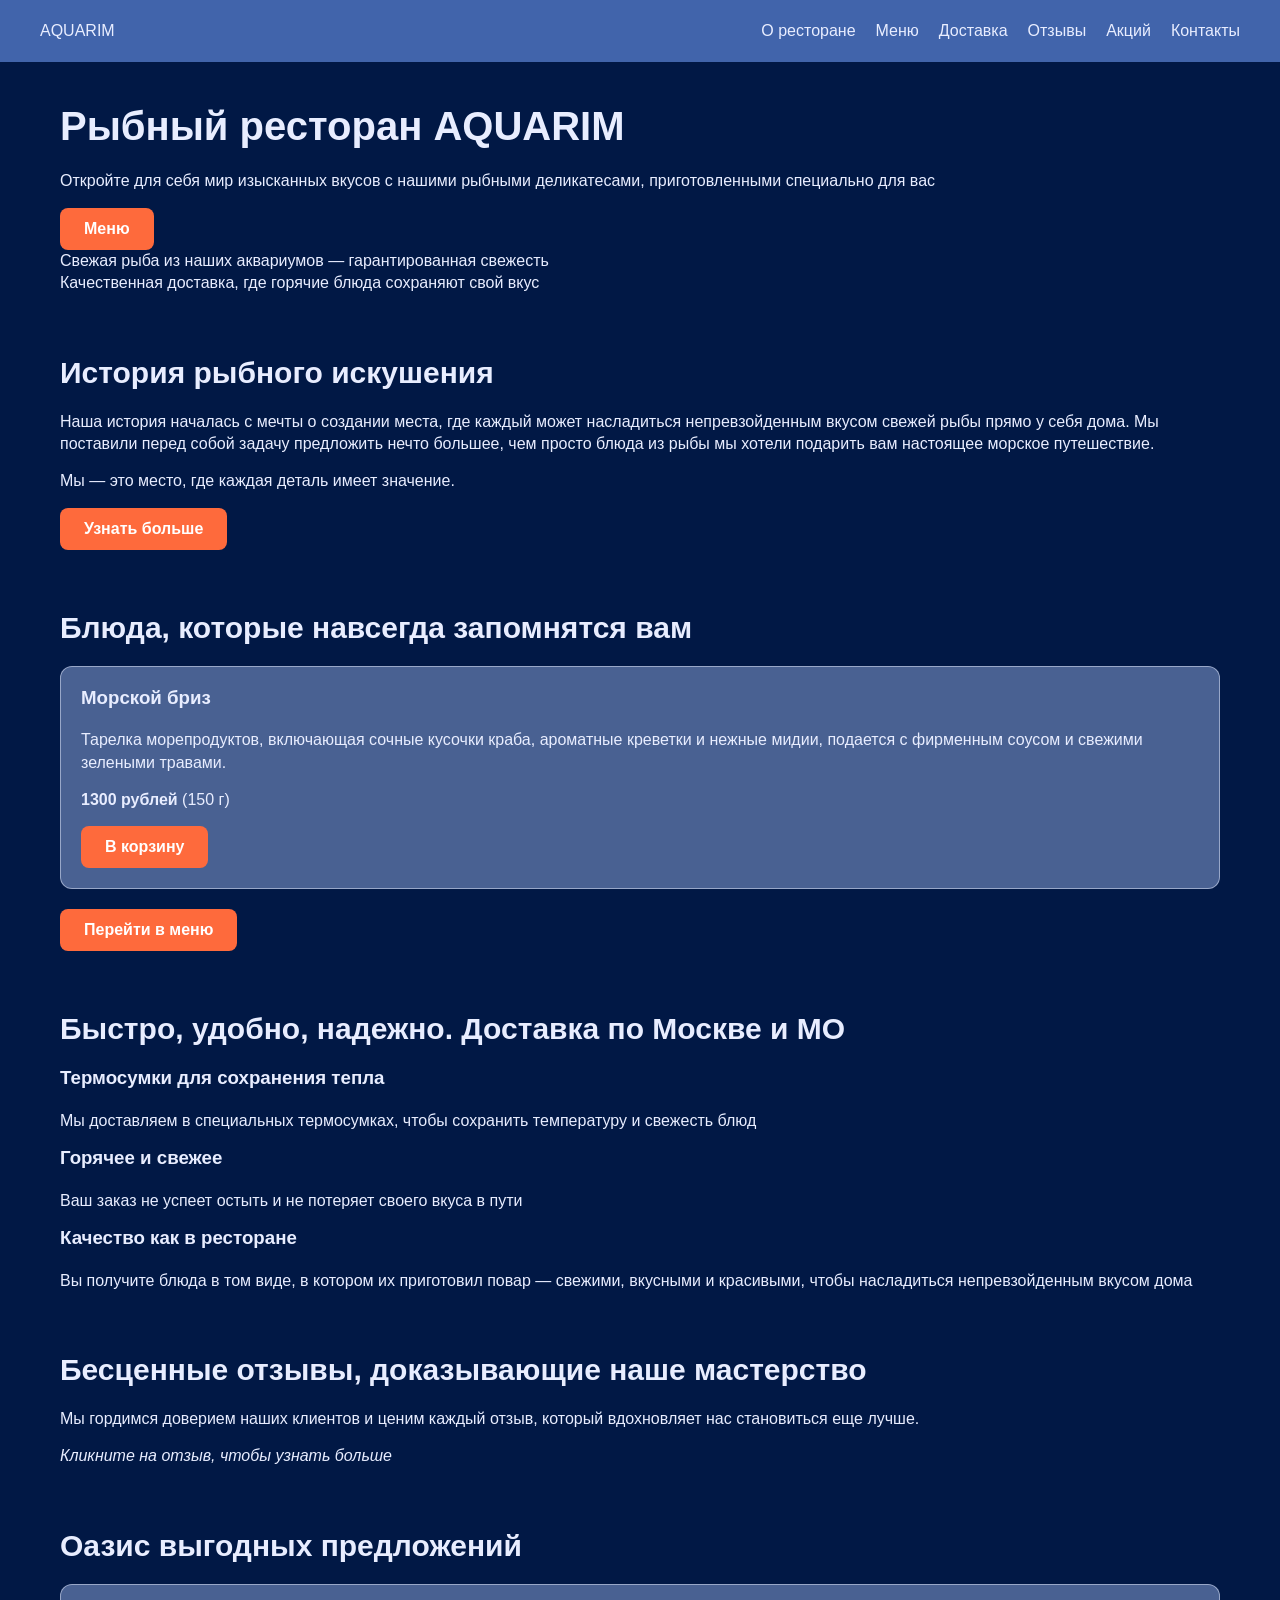
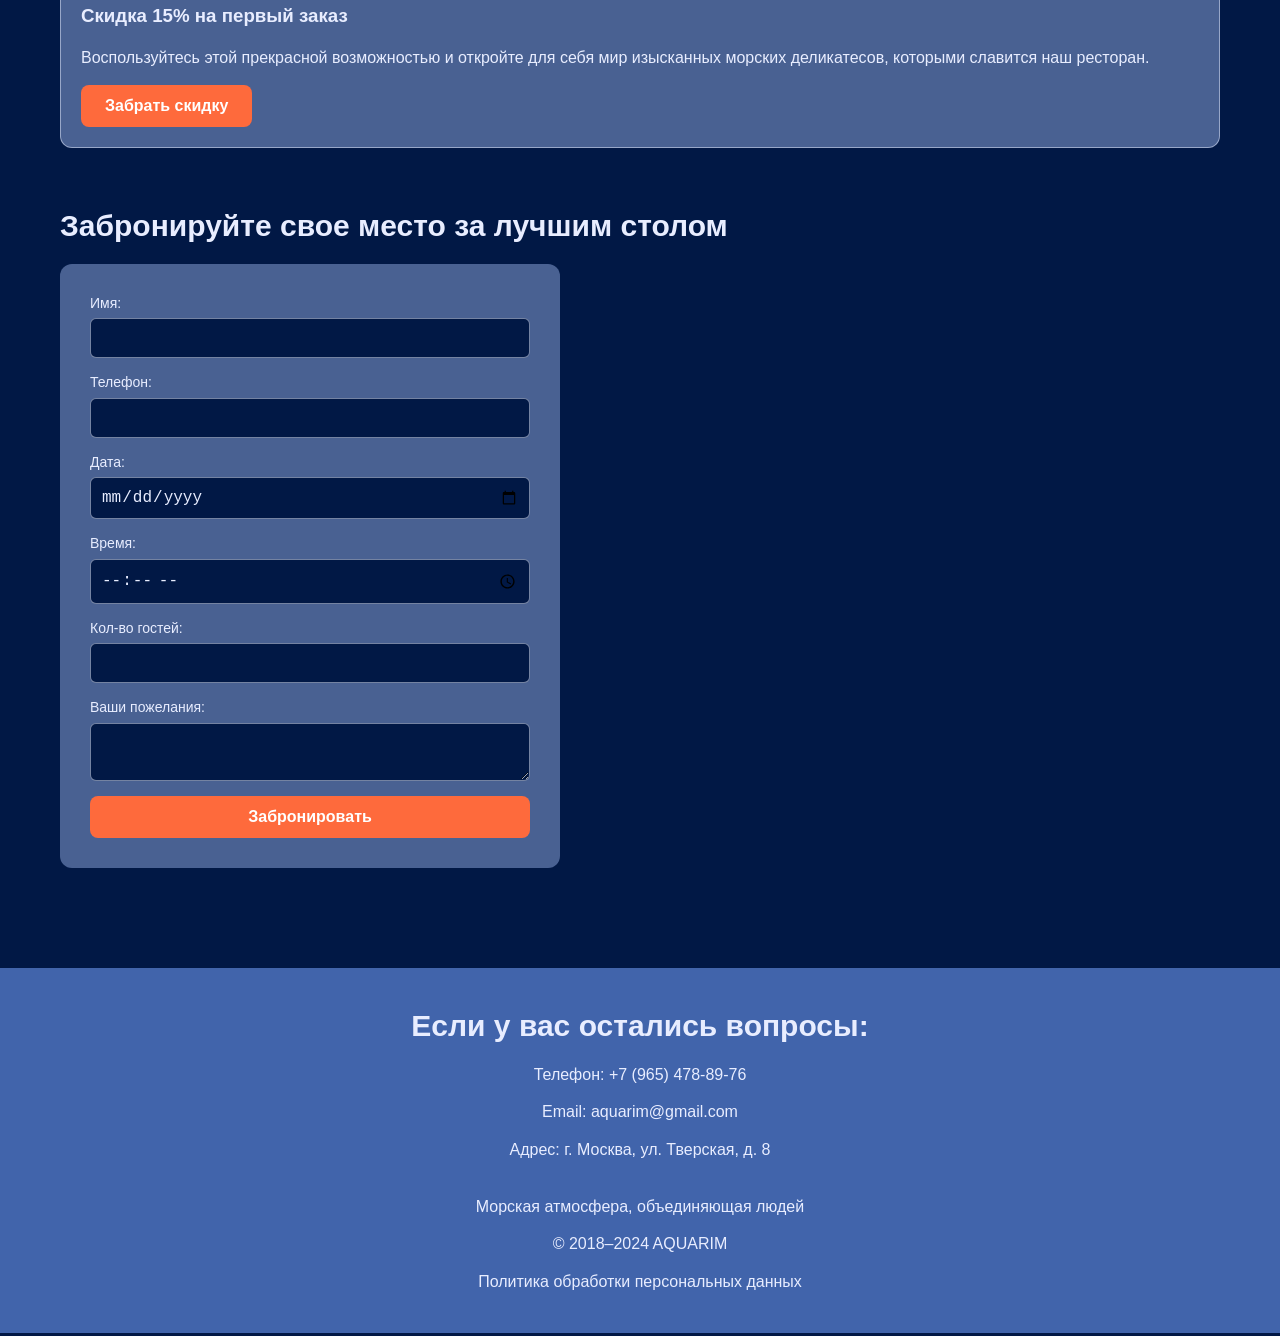
==== lab1/index.html @ 2ef13b21 "lab2" ====
<!DOCTYPE html>
<html lang="ru">
<head>
    <meta charset="UTF-8">
    <meta name="viewport" content="width=device-width, initial-scale=1.0">
    <title>AQUARIM — Рыбный ресторан</title>
    <!-- Подключение вашего файла стилей -->
    <link rel="stylesheet" href="css/style.css">
</head>
<body>

    <!-- Шапка сайта (Header) -->
    <header>
        <div class="logo">
            <a href="index.html">AQUARIM</a>
        </div>
        <nav>
            <ul>
                <li><a href="#about">О ресторане</a></li>
                <li><a href="#menu">Меню</a></li>
                <li><a href="#delivery">Доставка</a></li>
                <li><a href="#reviews">Отзывы</a></li>
                <li><a href="#promotions">Акций</a></li>
                <li><a href="#contacts">Контакты</a></li>
            </ul>
        </nav>
    </header>

    <!-- Основное содержимое (Main) -->
    <main>
        
        <!-- Главный экран / Секция приветствия -->
        <section id="hero">
            <h1>Рыбный ресторан AQUARIM</h1>
            <p>Откройте для себя мир изысканных вкусов с нашими рыбными деликатесами, приготовленными специально для вас</p>
            <button type="button">Меню</button>
            
            <!-- Преимущества в шапке -->
            <ul>
                <li>Свежая рыба из наших аквариумов — гарантированная свежесть</li>
                <li>Качественная доставка, где горячие блюда сохраняют свой вкус</li>
            </ul>
        </section>

        <!-- История рыбного искушения -->
        <section id="about">
            <h2>История рыбного искушения</h2>
            <p>Наша история началась с мечты о создании места, где каждый может насладиться непревзойденным вкусом свежей рыбы прямо у себя дома. Мы поставили перед собой задачу предложить нечто большее, чем просто блюда из рыбы мы хотели подарить вам настоящее морское путешествие.</p>
            <p>Мы — это место, где каждая деталь имеет значение.</p>
            <button type="button">Узнать больше</button>
        </section>

        <!-- Меню (Блюда, которые навсегда запомнятся вам) -->
        <section id="menu">
            <h2>Блюда, которые навсегда запомнятся вам</h2>
            <article>
                <h3>Морской бриз</h3>
                <p>Тарелка морепродуктов, включающая сочные кусочки краба, ароматные креветки и нежные мидии, подается с фирменным соусом и свежими зелеными травами.</p>
                <p><strong>1300 рублей</strong> (150 г)</p>
                <button type="button">В корзину</button>
            </article>
            <button type="button">Перейти в меню</button>
        </section>

        <!-- Доставка -->
        <section id="delivery">
            <h2>Быстро, удобно, надежно. Доставка по Москве и МО</h2>
            <ol>
                <li>
                    <h3>Термосумки для сохранения тепла</h3>
                    <p>Мы доставляем в специальных термосумках, чтобы сохранить температуру и свежесть блюд</p>
                </li>
                <li>
                    <h3>Горячее и свежее</h3>
                    <p>Ваш заказ не успеет остыть и не потеряет своего вкуса в пути</p>
                </li>
                <li>
                    <h3>Качество как в ресторане</h3>
                    <p>Вы получите блюда в том виде, в котором их приготовил повар — свежими, вкусными и красивыми, чтобы насладиться непревзойденным вкусом дома</p>
                </li>
            </ol>
        </section>

        <!-- Отзывы -->
        <section id="reviews">
            <h2>Бесценные отзывы, доказывающие наше мастерство</h2>
            <p>Мы гордимся доверием наших клиентов и ценим каждый отзыв, который вдохновляет нас становиться еще лучше.</p>
            <p><em>Кликните на отзыв, чтобы узнать больше</em></p>
        </section>

        <!-- Акции / Скидки -->
        <section id="promotions">
            <h2>Оазис выгодных предложений</h2>
            <article>
                <h3>Скидка 15% на первый заказ</h3>
                <p>Воспользуйтесь этой прекрасной возможностью и откройте для себя мир изысканных морских деликатесов, которыми славится наш ресторан.</p>
                <button type="button">Забрать скидку</button>
            </article>
        </section>

        <!-- Бронирование столика -->
        <section id="booking">
            <h2>Забронируйте свое место за лучшим столом</h2>
            <form action="#" method="POST">
                <label>Имя: <input type="text" name="name" required></label>
                <label>Телефон: <input type="tel" name="phone" required></label>
                <label>Дата: <input type="date" name="date"></label>
                <label>Время: <input type="time" name="time"></label>
                <label>Кол-во гостей: <input type="number" name="guests" min="1"></label>
                <label>Ваши пожелания: <textarea name="wishes"></textarea></label>
                <button type="submit">Забронировать</button>
            </form>
        </section>

    </main>

    <!-- Подвал сайта (Footer) -->
    <footer id="contacts">
        <div>
            <h2>Если у вас остались вопросы:</h2>
            <p>Телефон: <a href="tel:+79654788976">+7 (965) 478-89-76</a></p>
            <p>Email: <a href="mailto:aquarim@gmail.com">aquarim@gmail.com</a></p>
            <p>Адрес: г. Москва, ул. Тверская, д. 8</p>
        </div>
        <div>
            <p>Морская атмосфера, объединяющая людей</p>
            <p>&copy; 2018–2024 AQUARIM</p>
            <a href="#">Политика обработки персональных данных</a>
        </div>
    </footer>

</body>
</html>
---- lab1/css/style.css ----
:root {
  font-size: 62.5%;
  --bg-dark: #011845;
  --bg-blue: #4164AB;
  --text-color: #E8EDFF;
  --accent-color: #FE6A3C;
  --light-blue: #496192;
  --white-50: rgba(232, 237, 255, 0.50);
}

*,
*::before,
*::after {
  box-sizing: border-box;
  margin: 0;
  padding: 0;
}

body {
  font-family: "Open Sans", sans-serif, Arial;
  font-size: 1.6rem;
  line-height: 1.4;
  background-color: var(--bg-dark);
  color: var(--text-color);
}

ul, ol {
  list-style: none;
}

a {
  color: var(--text-color);
  text-decoration: none;
}

a:hover {
  color: var(--accent-color);
}

button, 
input[type="submit"] {
  font-family: inherit;
  cursor: pointer;
  border: none;
  border-radius: 8px;
  background-color: var(--accent-color);
  color: #fff;
  padding: 1.2rem 2.4rem;
  font-size: 1.6rem;
  font-weight: 600;
  transition: opacity 0.2s ease;
}

button:hover {
  opacity: 0.9;
}

header {
  display: flex;
  justify-content: space-between;
  align-items: center;
  padding: 2rem 4rem;
  background-color: var(--bg-blue);
}

header nav ul {
  display: flex;
  gap: 2rem;
}

main {
  padding: 4rem 2rem;
  max-width: 1200px;
  margin: 0 auto;
}

section {
  margin-bottom: 6rem;
}

h1, h2, h3 {
  font-weight: 600;
  line-height: 1.2;
  margin-bottom: 2rem;
}

h1 {
  font-size: 4rem;
}

h2 {
  font-size: 3rem;
}

p {
  margin-bottom: 1.5rem;
}

article {
  background-color: var(--light-blue);
  border: 1px solid var(--white-50);
  border-radius: 12px;
  padding: 2rem;
  margin-bottom: 2rem;
}

form {
  display: flex;
  flex-direction: column;
  gap: 1.5rem;
  max-width: 500px;
  background-color: var(--light-blue);
  padding: 3rem;
  border-radius: 12px;
}

form label {
  display: flex;
  flex-direction: column;
  gap: 0.5rem;
  font-size: 1.4rem;
}

form input, 
form textarea {
  padding: 1rem;
  border-radius: 6px;
  border: 1px solid var(--white-50);
  background-color: var(--bg-dark);
  color: var(--text-color);
  font-size: 1.6rem;
}

footer {
  background-color: var(--bg-blue);
  padding: 4rem 2rem;
  text-align: center;
  display: flex;
  flex-direction: column;
  gap: 2rem;
}
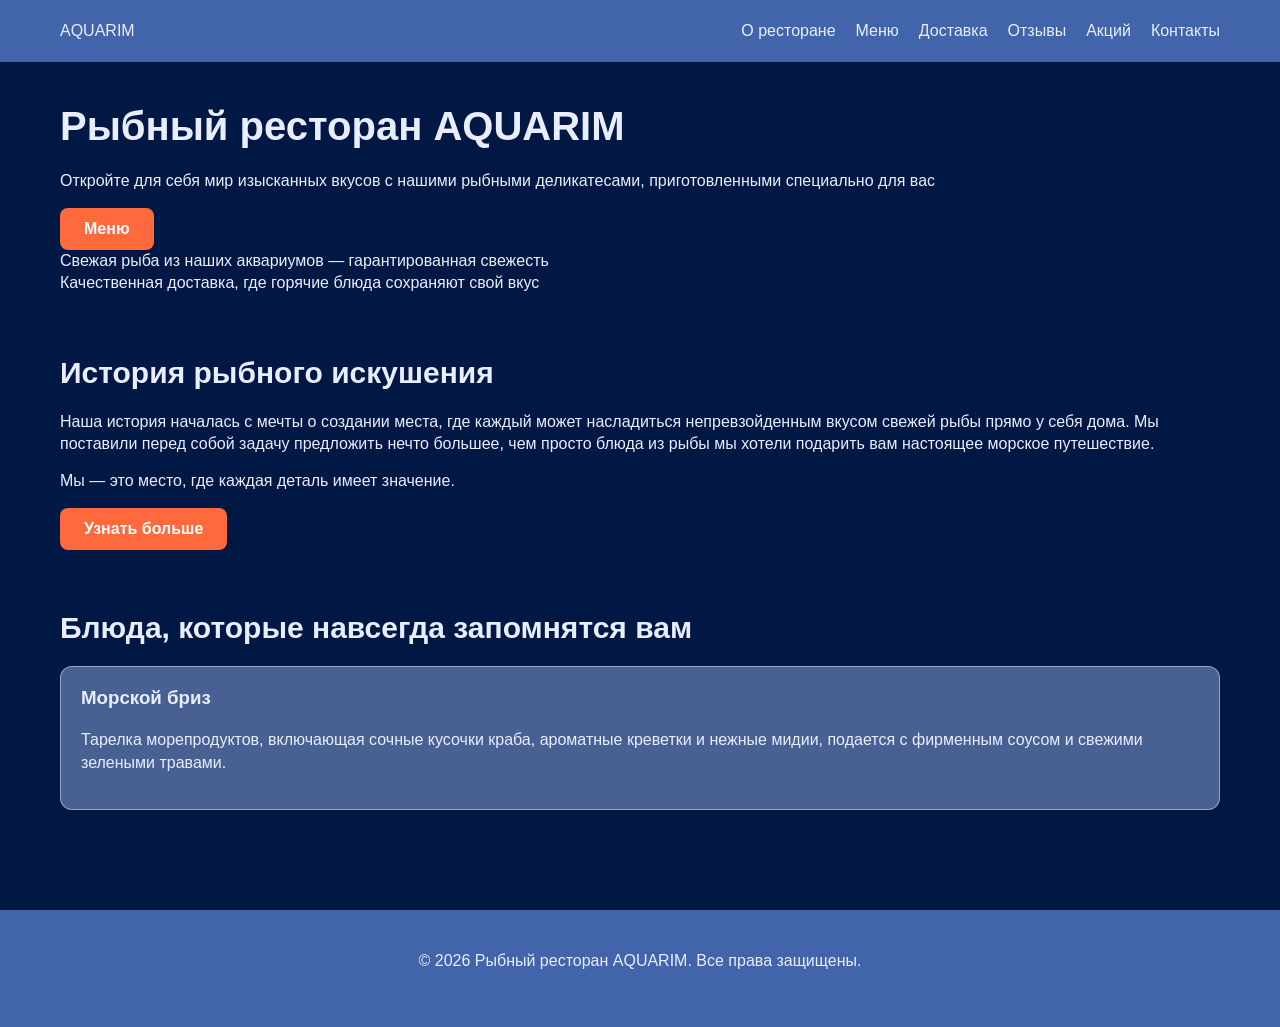
==== commit 9ed6a085: "lab3" ====
--- a/lab1/index.html
+++ b/lab1/index.html
@@ -3,131 +3,63 @@
 <head>
     <meta charset="UTF-8">
     <meta name="viewport" content="width=device-width, initial-scale=1.0">
-    <title>AQUARIM — Рыбный ресторан</title>
-    <!-- Подключение вашего файла стилей -->
+    <title>Рыбный ресторан AQUARIM</title>
     <link rel="stylesheet" href="css/style.css">
 </head>
 <body>
-
-    <!-- Шапка сайта (Header) -->
     <header>
-        <div class="logo">
-            <a href="index.html">AQUARIM</a>
+        <div class="container">
+            <a href="#" class="logo">AQUARIM</a>
+            <nav>
+                <ul>
+                    <li><a href="#about">О ресторане</a></li>
+                    <li><a href="#menu">Меню</a></li>
+                    <li><a href="#delivery">Доставка</a></li>
+                    <li><a href="#reviews">Отзывы</a></li>
+                    <li><a href="#promos">Акций</a></li>
+                    <li><a href="#contacts">Контакты</a></li>
+                </ul>
+            </nav>
         </div>
-        <nav>
-            <ul>
-                <li><a href="#about">О ресторане</a></li>
-                <li><a href="#menu">Меню</a></li>
-                <li><a href="#delivery">Доставка</a></li>
-                <li><a href="#reviews">Отзывы</a></li>
-                <li><a href="#promotions">Акций</a></li>
-                <li><a href="#contacts">Контакты</a></li>
-            </ul>
-        </nav>
     </header>
 
-    <!-- Основное содержимое (Main) -->
     <main>
-        
-        <!-- Главный экран / Секция приветствия -->
-        <section id="hero">
-            <h1>Рыбный ресторан AQUARIM</h1>
-            <p>Откройте для себя мир изысканных вкусов с нашими рыбными деликатесами, приготовленными специально для вас</p>
-            <button type="button">Меню</button>
-            
-            <!-- Преимущества в шапке -->
-            <ul>
-                <li>Свежая рыба из наших аквариумов — гарантированная свежесть</li>
-                <li>Качественная доставка, где горячие блюда сохраняют свой вкус</li>
-            </ul>
+        <section id="about">
+            <div class="container">
+                <h1>Рыбный ресторан AQUARIM</h1>
+                <p>Откройте для себя мир изысканных вкусов с нашими рыбными деликатесами, приготовленными специально для вас</p>
+                <button type="button">Меню</button>
+                <ul>
+                    <li>Свежая рыба из наших аквариумов — гарантированная свежесть</li>
+                    <li>Качественная доставка, где горячие блюда сохраняют свой вкус</li>
+                </ul>
+            </div>
         </section>
 
-        <!-- История рыбного искушения -->
-        <section id="about">
-            <h2>История рыбного искушения</h2>
-            <p>Наша история началась с мечты о создании места, где каждый может насладиться непревзойденным вкусом свежей рыбы прямо у себя дома. Мы поставили перед собой задачу предложить нечто большее, чем просто блюда из рыбы мы хотели подарить вам настоящее морское путешествие.</p>
-            <p>Мы — это место, где каждая деталь имеет значение.</p>
-            <button type="button">Узнать больше</button>
+        <section>
+            <div class="container">
+                <h2>История рыбного искушения</h2>
+                <p>Наша история началась с мечты о создании места, где каждый может насладиться непревзойденным вкусом свежей рыбы прямо у себя дома. Мы поставили перед собой задачу предложить нечто большее, чем просто блюда из рыбы мы хотели подарить вам настоящее морское путешествие.</p>
+                <p>Мы — это место, где каждая деталь имеет значение.</p>
+                <button type="button">Узнать больше</button>
+            </div>
         </section>
 
-        <!-- Меню (Блюда, которые навсегда запомнятся вам) -->
         <section id="menu">
-            <h2>Блюда, которые навсегда запомнятся вам</h2>
-            <article>
-                <h3>Морской бриз</h3>
-                <p>Тарелка морепродуктов, включающая сочные кусочки краба, ароматные креветки и нежные мидии, подается с фирменным соусом и свежими зелеными травами.</p>
-                <p><strong>1300 рублей</strong> (150 г)</p>
-                <button type="button">В корзину</button>
-            </article>
-            <button type="button">Перейти в меню</button>
+            <div class="container">
+                <h2>Блюда, которые навсегда запомнятся вам</h2>
+                <article>
+                    <h3>Морской бриз</h3>
+                    <p>Тарелка морепродуктов, включающая сочные кусочки краба, ароматные креветки и нежные мидии, подается с фирменным соусом и свежими зелеными травами.</p>
+                </article>
+            </div>
         </section>
-
-        <!-- Доставка -->
-        <section id="delivery">
-            <h2>Быстро, удобно, надежно. Доставка по Москве и МО</h2>
-            <ol>
-                <li>
-                    <h3>Термосумки для сохранения тепла</h3>
-                    <p>Мы доставляем в специальных термосумках, чтобы сохранить температуру и свежесть блюд</p>
-                </li>
-                <li>
-                    <h3>Горячее и свежее</h3>
-                    <p>Ваш заказ не успеет остыть и не потеряет своего вкуса в пути</p>
-                </li>
-                <li>
-                    <h3>Качество как в ресторане</h3>
-                    <p>Вы получите блюда в том виде, в котором их приготовил повар — свежими, вкусными и красивыми, чтобы насладиться непревзойденным вкусом дома</p>
-                </li>
-            </ol>
-        </section>
-
-        <!-- Отзывы -->
-        <section id="reviews">
-            <h2>Бесценные отзывы, доказывающие наше мастерство</h2>
-            <p>Мы гордимся доверием наших клиентов и ценим каждый отзыв, который вдохновляет нас становиться еще лучше.</p>
-            <p><em>Кликните на отзыв, чтобы узнать больше</em></p>
-        </section>
-
-        <!-- Акции / Скидки -->
-        <section id="promotions">
-            <h2>Оазис выгодных предложений</h2>
-            <article>
-                <h3>Скидка 15% на первый заказ</h3>
-                <p>Воспользуйтесь этой прекрасной возможностью и откройте для себя мир изысканных морских деликатесов, которыми славится наш ресторан.</p>
-                <button type="button">Забрать скидку</button>
-            </article>
-        </section>
-
-        <!-- Бронирование столика -->
-        <section id="booking">
-            <h2>Забронируйте свое место за лучшим столом</h2>
-            <form action="#" method="POST">
-                <label>Имя: <input type="text" name="name" required></label>
-                <label>Телефон: <input type="tel" name="phone" required></label>
-                <label>Дата: <input type="date" name="date"></label>
-                <label>Время: <input type="time" name="time"></label>
-                <label>Кол-во гостей: <input type="number" name="guests" min="1"></label>
-                <label>Ваши пожелания: <textarea name="wishes"></textarea></label>
-                <button type="submit">Забронировать</button>
-            </form>
-        </section>
-
     </main>
 
-    <!-- Подвал сайта (Footer) -->
-    <footer id="contacts">
-        <div>
-            <h2>Если у вас остались вопросы:</h2>
-            <p>Телефон: <a href="tel:+79654788976">+7 (965) 478-89-76</a></p>
-            <p>Email: <a href="mailto:aquarim@gmail.com">aquarim@gmail.com</a></p>
-            <p>Адрес: г. Москва, ул. Тверская, д. 8</p>
-        </div>
-        <div>
-            <p>Морская атмосфера, объединяющая людей</p>
-            <p>&copy; 2018–2024 AQUARIM</p>
-            <a href="#">Политика обработки персональных данных</a>
+    <footer>
+        <div class="container">
+            <p>&copy; 2026 Рыбный ресторан AQUARIM. Все права защищены.</p>
         </div>
     </footer>
-
 </body>
 </html>
--- a/lab1/css/style.css
+++ b/lab1/css/style.css
@@ -22,6 +22,12 @@
   line-height: 1.4;
   background-color: var(--bg-dark);
   color: var(--text-color);
+}
+
+.container {
+  max-width: 1200px;
+  margin: 0 auto;
+  padding: 0 2rem;
 }
 
 ul, ol {
@@ -56,11 +62,14 @@
 }
 
 header {
+  background-color: var(--bg-blue);
+  padding: 2rem 0;
+}
+
+header .container {
   display: flex;
   justify-content: space-between;
   align-items: center;
-  padding: 2rem 4rem;
-  background-color: var(--bg-blue);
 }
 
 header nav ul {
@@ -69,9 +78,7 @@
 }
 
 main {
-  padding: 4rem 2rem;
-  max-width: 1200px;
-  margin: 0 auto;
+  padding: 4rem 0;
 }
 
 section {
@@ -104,38 +111,8 @@
   margin-bottom: 2rem;
 }
 
-form {
-  display: flex;
-  flex-direction: column;
-  gap: 1.5rem;
-  max-width: 500px;
-  background-color: var(--light-blue);
-  padding: 3rem;
-  border-radius: 12px;
-}
-
-form label {
-  display: flex;
-  flex-direction: column;
-  gap: 0.5rem;
-  font-size: 1.4rem;
-}
-
-form input, 
-form textarea {
-  padding: 1rem;
-  border-radius: 6px;
-  border: 1px solid var(--white-50);
-  background-color: var(--bg-dark);
-  color: var(--text-color);
-  font-size: 1.6rem;
-}
-
 footer {
   background-color: var(--bg-blue);
-  padding: 4rem 2rem;
+  padding: 4rem 0;
   text-align: center;
-  display: flex;
-  flex-direction: column;
-  gap: 2rem;
 }
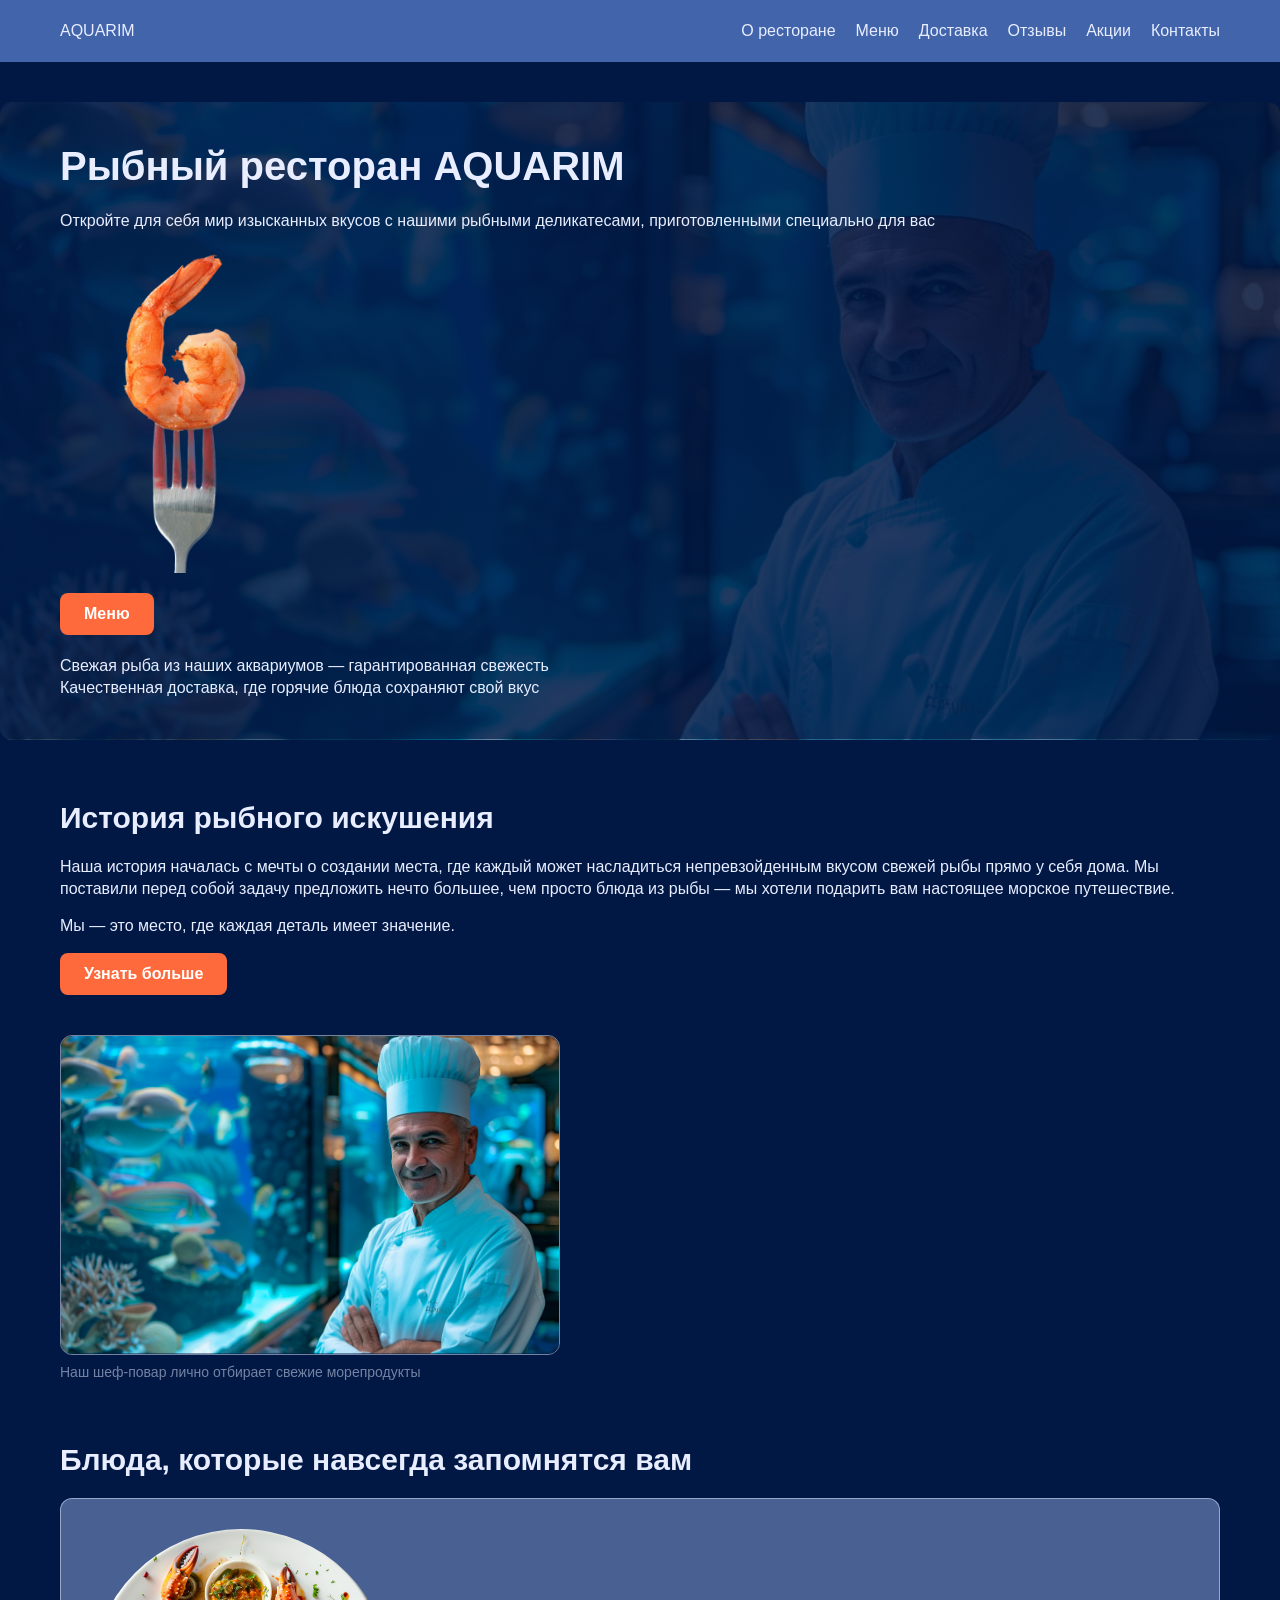
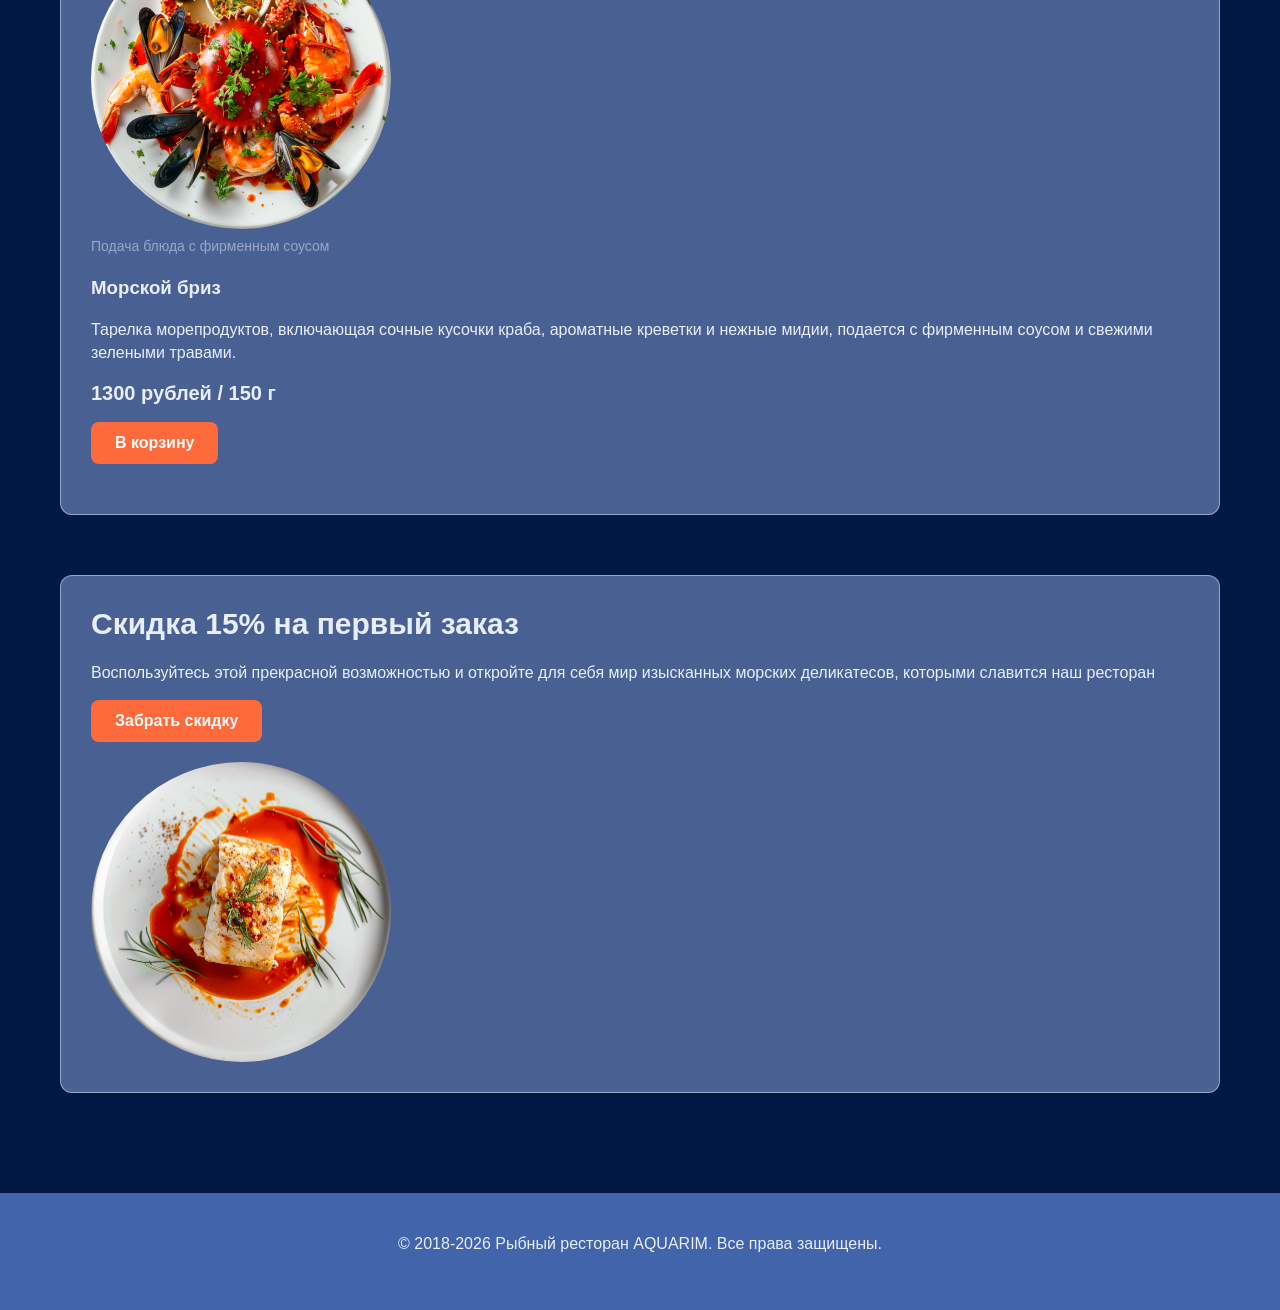
==== commit a1b5b3aa: "lab4" ====
--- a/lab1/index.html
+++ b/lab1/index.html
@@ -16,7 +16,7 @@
                     <li><a href="#menu">Меню</a></li>
                     <li><a href="#delivery">Доставка</a></li>
                     <li><a href="#reviews">Отзывы</a></li>
-                    <li><a href="#promos">Акций</a></li>
+                    <li><a href="#promos">Акции</a></li>
                     <li><a href="#contacts">Контакты</a></li>
                 </ul>
             </nav>
@@ -24,10 +24,11 @@
     </header>
 
     <main>
-        <section id="about">
+        <section class="hero">
             <div class="container">
                 <h1>Рыбный ресторан AQUARIM</h1>
                 <p>Откройте для себя мир изысканных вкусов с нашими рыбными деликатесами, приготовленными специально для вас</p>
+                <img src="img/shrimp.png" alt="Креветка на вилке" width="300" height="400" class="hero-img">
                 <button type="button">Меню</button>
                 <ul>
                     <li>Свежая рыба из наших аквариумов — гарантированная свежесть</li>
@@ -36,21 +37,44 @@
             </div>
         </section>
 
-        <section>
+        <section id="about">
             <div class="container">
                 <h2>История рыбного искушения</h2>
-                <p>Наша история началась с мечты о создании места, где каждый может насладиться непревзойденным вкусом свежей рыбы прямо у себя дома. Мы поставили перед собой задачу предложить нечто большее, чем просто блюда из рыбы мы хотели подарить вам настоящее морское путешествие.</p>
+                <p>Наша история началась с мечты о создании места, где каждый может насладиться непревзойденным вкусом свежей рыбы прямо у себя дома. Мы поставили перед собой задачу предложить нечто большее, чем просто блюда из рыбы — мы хотели подарить вам настоящее морское путешествие.</p>
                 <p>Мы — это место, где каждая деталь имеет значение.</p>
                 <button type="button">Узнать больше</button>
+                <figure class="about-figure">
+                    <img src="img/chef.jpg" alt="Шеф-повар ресторана AQUARIM на фоне аквариума" width="500" height="350">
+                    <figcaption>Наш шеф-повар лично отбирает свежие морепродукты</figcaption>
+                </figure>
             </div>
         </section>
 
         <section id="menu">
             <div class="container">
                 <h2>Блюда, которые навсегда запомнятся вам</h2>
-                <article>
-                    <h3>Морской бриз</h3>
-                    <p>Тарелка морепродуктов, включающая сочные кусочки краба, ароматные креветки и нежные мидии, подается с фирменным соусом и свежими зелеными травами.</p>
+                <article class="dish-card">
+                    <figure class="dish-figure">
+                        <img src="img/breeze.jpg" alt="Тарелка морепродуктов Морской бриз" width="350" height="350">
+                        <figcaption>Подача блюда с фирменным соусом</figcaption>
+                    </figure>
+                    <div class="dish-info">
+                        <h3>Морской бриз</h3>
+                        <p>Тарелка морепродуктов, включающая сочные кусочки краба, ароматные креветки и нежные мидии, подается с фирменным соусом и свежими зелеными травами.</p>
+                        <p class="price">1300 рублей / 150 г</p>
+                        <button type="button">В корзину</button>
+                    </div>
+                </article>
+            </div>
+        </section>
+
+        <section id="promos" class="promo-section">
+            <div class="container">
+                <article class="promo-card">
+                    <h2>Скидка 15% на первый заказ</h2>
+                    <p>Воспользуйтесь этой прекрасной возможностью и откройте для себя мир изысканных морских деликатесов, которыми славится наш ресторан</p>
+                    <button type="button">Забрать скидку</button>
+                    <img src="img/promo-dish.jpg" alt="Рыбное филе в соусе" width="320" height="320" class="promo-img">
                 </article>
             </div>
         </section>
@@ -58,7 +82,7 @@
 
     <footer>
         <div class="container">
-            <p>&copy; 2026 Рыбный ресторан AQUARIM. Все права защищены.</p>
+            <p>&copy; 2018-2026 Рыбный ресторан AQUARIM. Все права защищены.</p>
         </div>
     </footer>
 </body>
--- a/lab1/css/style.css
+++ b/lab1/css/style.css
@@ -43,6 +43,12 @@
   color: var(--accent-color);
 }
 
+img {
+  max-width: 100%;
+  height: auto;
+  display: block;
+}
+
 button, 
 input[type="submit"] {
   font-family: inherit;
@@ -55,6 +61,7 @@
   font-size: 1.6rem;
   font-weight: 600;
   transition: opacity 0.2s ease;
+  margin-bottom: 2rem;
 }
 
 button:hover {
@@ -85,6 +92,22 @@
   margin-bottom: 6rem;
 }
 
+.hero {
+  background-color: var(--bg-dark);
+  background-image: linear-gradient(rgba(1, 24, 69, 0.85), rgba(1, 24, 69, 0.85)), url("../img/chef.jpg");
+  background-size: cover;
+  background-position: center;
+  padding: 4rem 0;
+  border-radius: 12px;
+}
+
+.hero-img {
+  width: 250px;
+  height: 320px;
+  object-fit: contain;
+  margin: 2rem 0;
+}
+
 h1, h2, h3 {
   font-weight: 600;
   line-height: 1.2;
@@ -103,12 +126,50 @@
   margin-bottom: 1.5rem;
 }
 
+.about-figure {
+  margin-top: 2rem;
+  max-width: 500px;
+}
+
+.about-figure img {
+  width: 100%;
+  height: 320px;
+  object-fit: cover;
+  object-position: center;
+  border-radius: 12px;
+  border: 1px solid var(--white-50);
+}
+
+figcaption {
+  font-size: 1.4rem;
+  color: var(--white-50);
+  margin-top: 0.8rem;
+}
+
 article {
   background-color: var(--light-blue);
   border: 1px solid var(--white-50);
   border-radius: 12px;
-  padding: 2rem;
+  padding: 3rem;
   margin-bottom: 2rem;
+}
+
+.dish-figure {
+  margin-bottom: 2rem;
+}
+
+.dish-figure img,
+.promo-img {
+  width: 300px;
+  height: 300px;
+  object-fit: cover;
+  object-position: center;
+  border-radius: 50%;
+}
+
+.price {
+  font-weight: 600;
+  font-size: 2rem;
 }
 
 footer {
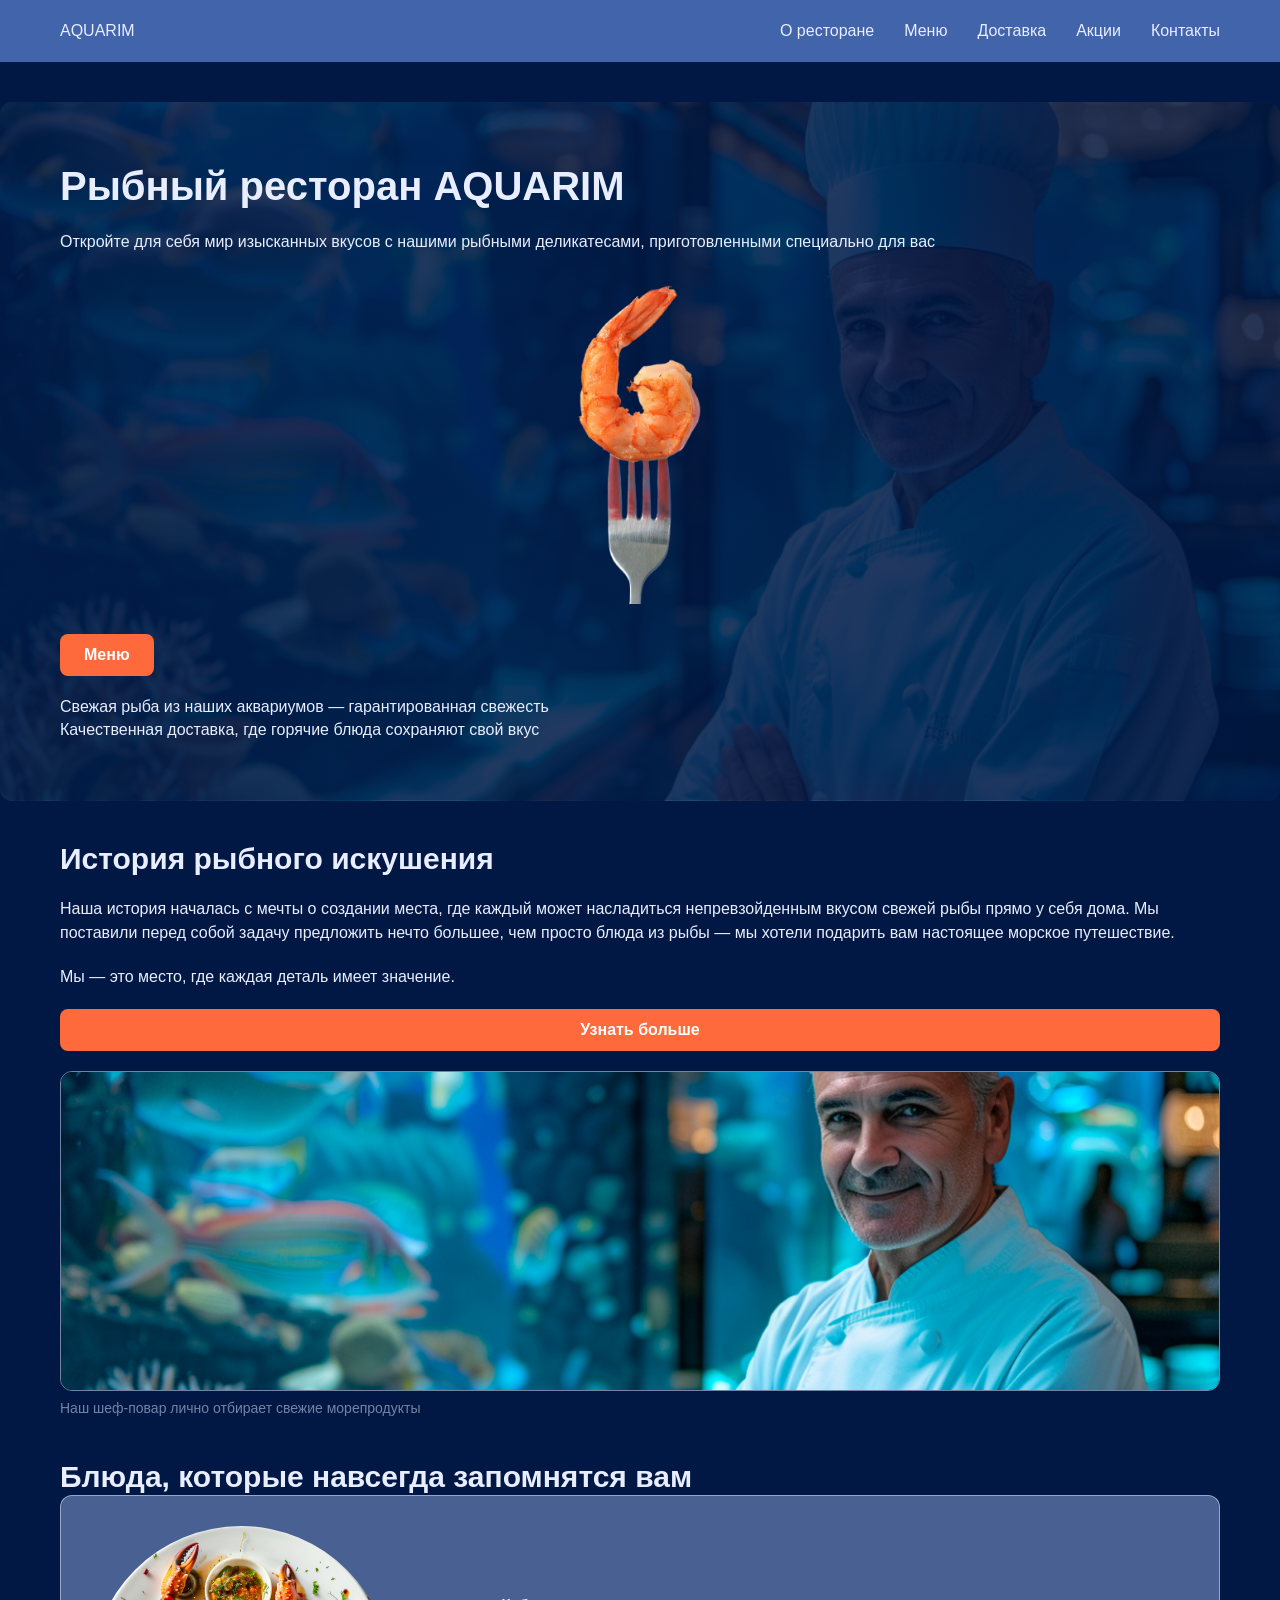
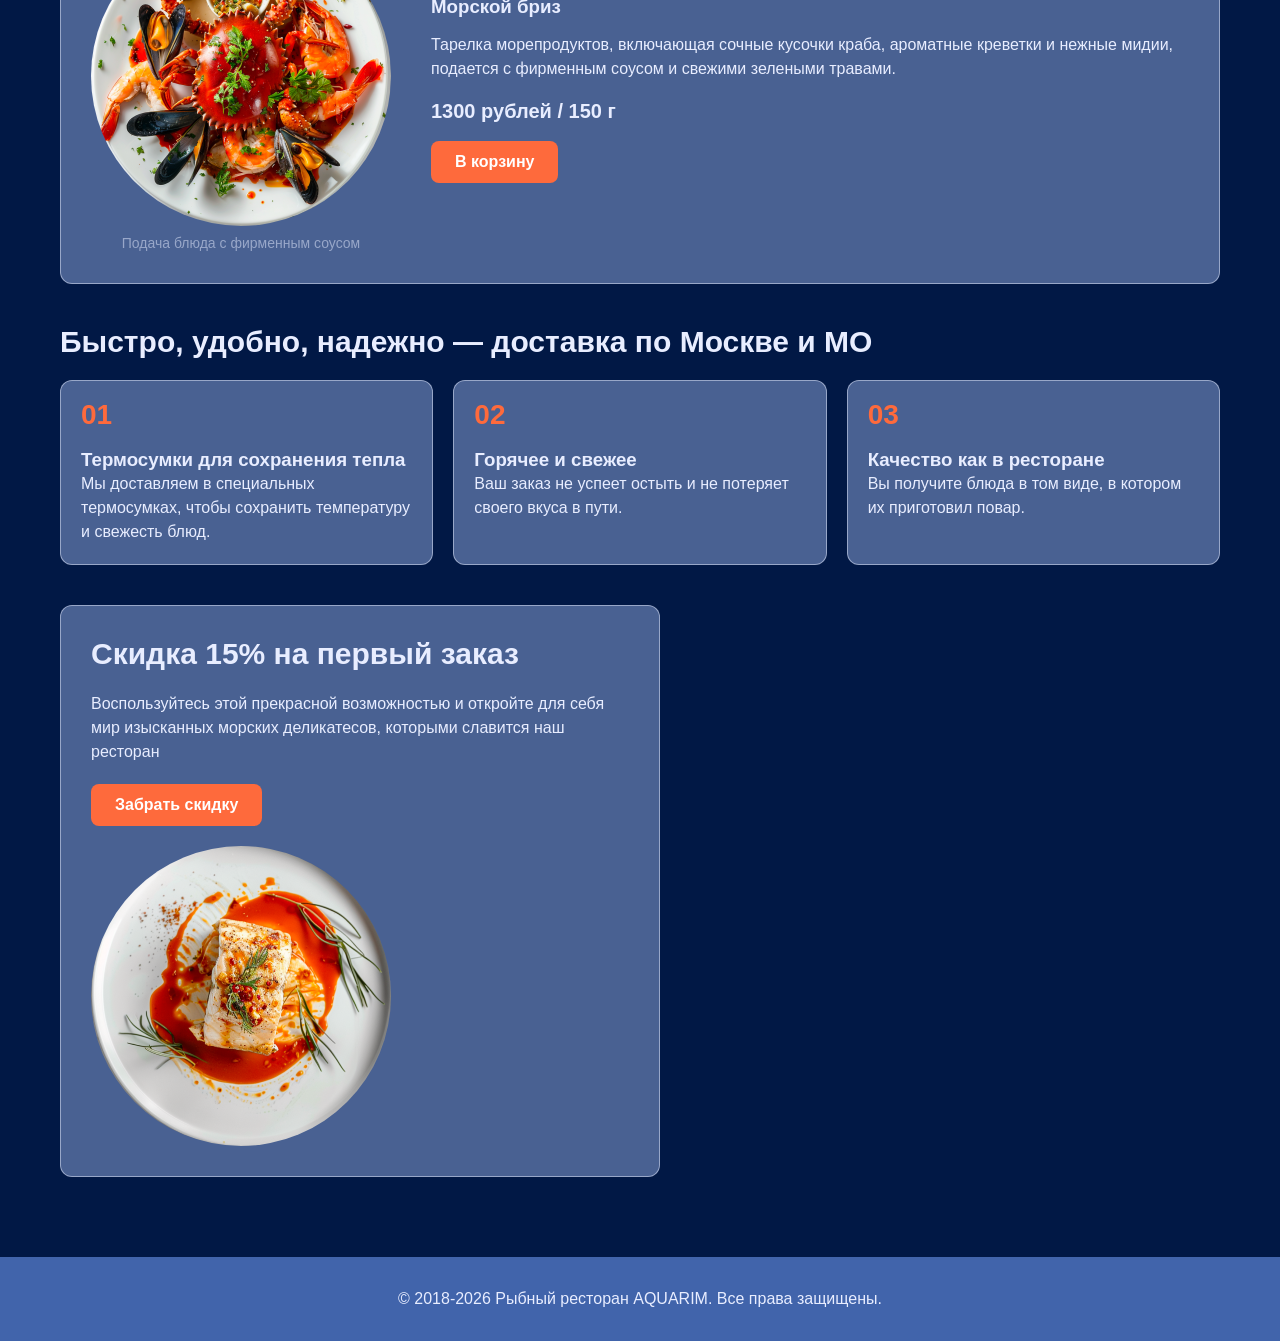
==== commit db92b5ff: "lab7" ====
--- a/lab1/index.html
+++ b/lab1/index.html
@@ -15,7 +15,6 @@
                     <li><a href="#about">О ресторане</a></li>
                     <li><a href="#menu">Меню</a></li>
                     <li><a href="#delivery">Доставка</a></li>
-                    <li><a href="#reviews">Отзывы</a></li>
                     <li><a href="#promos">Акции</a></li>
                     <li><a href="#contacts">Контакты</a></li>
                 </ul>
@@ -24,11 +23,12 @@
     </header>
 
     <main>
+        <!-- Главный экран -->
         <section class="hero">
             <div class="container">
                 <h1>Рыбный ресторан AQUARIM</h1>
                 <p>Откройте для себя мир изысканных вкусов с нашими рыбными деликатесами, приготовленными специально для вас</p>
-                <img src="img/shrimp.png" alt="Креветка на вилке" width="300" height="400" class="hero-img">
+                <img src="img/shrimp.png" alt="Креветка на вилке" width="250" height="320" class="hero-img">
                 <button type="button">Меню</button>
                 <ul>
                     <li>Свежая рыба из наших аквариумов — гарантированная свежесть</li>
@@ -37,6 +37,7 @@
             </div>
         </section>
 
+        <!-- О ресторане -->
         <section id="about">
             <div class="container">
                 <h2>История рыбного искушения</h2>
@@ -44,18 +45,19 @@
                 <p>Мы — это место, где каждая деталь имеет значение.</p>
                 <button type="button">Узнать больше</button>
                 <figure class="about-figure">
-                    <img src="img/chef.jpg" alt="Шеф-повар ресторана AQUARIM на фоне аквариума" width="500" height="350">
+                    <img src="img/chef.jpg" alt="Шеф-повар ресторана AQUARIM на фоне аквариума" width="500" height="320">
                     <figcaption>Наш шеф-повар лично отбирает свежие морепродукты</figcaption>
                 </figure>
             </div>
         </section>
 
+        <!-- Меню (Блюда) -->
         <section id="menu">
             <div class="container">
                 <h2>Блюда, которые навсегда запомнятся вам</h2>
                 <article class="dish-card">
                     <figure class="dish-figure">
-                        <img src="img/breeze.jpg" alt="Тарелка морепродуктов Морской бриз" width="350" height="350">
+                        <img src="img/breeze.jpg" alt="Тарелка морепродуктов Морской бриз" width="300" height="300">
                         <figcaption>Подача блюда с фирменным соусом</figcaption>
                     </figure>
                     <div class="dish-info">
@@ -68,19 +70,52 @@
             </div>
         </section>
 
+        <!-- Секция: Доставка -->
+        <section id="delivery" class="delivery-section">
+            <div class="container">
+                <h2>Быстро, удобно, надежно — доставка по Москве и МО</h2>
+                <div class="delivery-grid">
+                    <div class="delivery-features">
+                        <div class="feature-item">
+                            <span class="feature-num">01</span>
+                            <div>
+                                <h3>Термосумки для сохранения тепла</h3>
+                                <p>Мы доставляем в специальных термосумках, чтобы сохранить температуру и свежесть блюд.</p>
+                            </div>
+                        </div>
+                        <div class="feature-item">
+                            <span class="feature-num">02</span>
+                            <div>
+                                <h3>Горячее и свежее</h3>
+                                <p>Ваш заказ не успеет остыть и не потеряет своего вкуса в пути.</p>
+                            </div>
+                        </div>
+                        <div class="feature-item">
+                            <span class="feature-num">03</span>
+                            <div>
+                                <h3>Качество как в ресторане</h3>
+                                <p>Вы получите блюда в том виде, в котором их приготовил повар.</p>
+                            </div>
+                        </div>
+                    </div>
+                </div>
+            </div>
+        </section>
+
+        <!-- Акции -->
         <section id="promos" class="promo-section">
             <div class="container">
                 <article class="promo-card">
                     <h2>Скидка 15% на первый заказ</h2>
                     <p>Воспользуйтесь этой прекрасной возможностью и откройте для себя мир изысканных морских деликатесов, которыми славится наш ресторан</p>
                     <button type="button">Забрать скидку</button>
-                    <img src="img/promo-dish.jpg" alt="Рыбное филе в соусе" width="320" height="320" class="promo-img">
+                    <img src="img/promo-dish.jpg" alt="Рыбное филе в соусе" width="300" height="300" class="promo-img">
                 </article>
             </div>
         </section>
     </main>
 
-    <footer>
+    <footer id="contacts">
         <div class="container">
             <p>&copy; 2018-2026 Рыбный ресторан AQUARIM. Все права защищены.</p>
         </div>
--- a/lab1/css/style.css
+++ b/lab1/css/style.css
@@ -22,6 +22,7 @@
   line-height: 1.4;
   background-color: var(--bg-dark);
   color: var(--text-color);
+  overflow-x: hidden;
 }
 
 .container {
@@ -61,11 +62,23 @@
   font-size: 1.6rem;
   font-weight: 600;
   transition: opacity 0.2s ease;
-  margin-bottom: 2rem;
 }
 
 button:hover {
   opacity: 0.9;
+}
+
+.sr-only {
+  position: absolute;
+  width: 1px;
+  height: 1px;
+  margin: -1px;
+  border: 0;
+  padding: 0;
+  white-space: nowrap;
+  clip-path: inset(100%);
+  clip: rect(0 0 0 0);
+  overflow: hidden;
 }
 
 header {
@@ -75,21 +88,24 @@
 
 header .container {
   display: flex;
-  justify-content: space-between;
+  flex-direction: column;
+  gap: 1.5rem;
   align-items: center;
 }
 
 header nav ul {
   display: flex;
-  gap: 2rem;
+  flex-wrap: wrap;
+  justify-content: center;
+  gap: 1.5rem;
 }
 
 main {
-  padding: 4rem 0;
+  padding: 2rem 0;
 }
 
 section {
-  margin-bottom: 6rem;
+  margin-bottom: 4rem;
 }
 
 .hero {
@@ -97,43 +113,54 @@
   background-image: linear-gradient(rgba(1, 24, 69, 0.85), rgba(1, 24, 69, 0.85)), url("../img/chef.jpg");
   background-size: cover;
   background-position: center;
-  padding: 4rem 0;
-  border-radius: 12px;
+  padding: 4rem 2rem;
+  border-radius: 12px;
+}
+
+.hero .container {
+  display: flex;
+  flex-direction: column;
+  align-items: flex-start;
+  gap: 2rem;
 }
 
 .hero-img {
-  width: 250px;
-  height: 320px;
+  width: 200px;
+  height: 250px;
   object-fit: contain;
-  margin: 2rem 0;
+  margin: 1rem auto;
 }
 
 h1, h2, h3 {
   font-weight: 600;
   line-height: 1.2;
-  margin-bottom: 2rem;
 }
 
 h1 {
-  font-size: 4rem;
+  font-size: 3rem;
 }
 
 h2 {
-  font-size: 3rem;
+  font-size: 2.4rem;
 }
 
 p {
-  margin-bottom: 1.5rem;
+  line-height: 1.5;
+}
+
+#about .container {
+  display: flex;
+  flex-direction: column;
+  gap: 2rem;
 }
 
 .about-figure {
-  margin-top: 2rem;
-  max-width: 500px;
+  width: 100%;
 }
 
 .about-figure img {
   width: 100%;
-  height: 320px;
+  height: 250px;
   object-fit: cover;
   object-position: center;
   border-radius: 12px;
@@ -146,34 +173,193 @@
   margin-top: 0.8rem;
 }
 
-article {
+/* Карточки блюд */
+.dish-card {
+  display: flex;
+  flex-direction: column;
+  align-items: center;
+  text-align: center;
+  gap: 2rem;
   background-color: var(--light-blue);
   border: 1px solid var(--white-50);
   border-radius: 12px;
-  padding: 3rem;
-  margin-bottom: 2rem;
+  padding: 2rem;
 }
 
 .dish-figure {
-  margin-bottom: 2rem;
+  display: flex;
+  flex-direction: column;
+  align-items: center;
+  text-align: center;
 }
 
 .dish-figure img,
 .promo-img {
-  width: 300px;
-  height: 300px;
+  width: 220px;
+  height: 220px;
   object-fit: cover;
   object-position: center;
   border-radius: 50%;
 }
 
+.dish-info {
+  display: flex;
+  flex-direction: column;
+  align-items: center;
+  gap: 1.5rem;
+}
+
 .price {
   font-weight: 600;
   font-size: 2rem;
 }
 
+/* Секция доставки */
+.delivery-grid {
+  margin-top: 2rem;
+}
+
+.delivery-features {
+  display: flex;
+  flex-direction: column;
+  gap: 2rem;
+}
+
+.feature-item {
+  display: flex;
+  align-items: flex-start;
+  gap: 2rem;
+  background-color: var(--light-blue);
+  border: 1px solid var(--white-50);
+  border-radius: 12px;
+  padding: 2rem;
+}
+
+.feature-num {
+  font-size: 2.8rem;
+  font-weight: 700;
+  color: var(--accent-color);
+  line-height: 1;
+}
+
+.promo-card {
+  display: flex;
+  flex-direction: column;
+  align-items: flex-start;
+  gap: 2rem;
+  background-color: var(--light-blue);
+  border: 1px solid var(--white-50);
+  border-radius: 12px;
+  padding: 2rem;
+}
+
 footer {
   background-color: var(--bg-blue);
-  padding: 4rem 0;
+  padding: 3rem 0;
   text-align: center;
+}
+
+footer .container {
+  display: flex;
+  justify-content: center;
+  align-items: center;
+}
+
+
+/* ==========================================
+   МЕДИА-ЗАПРОСЫ (ТОЧКИ ПЕРЕХОДА)
+   ========================================== */
+
+/* Планшеты (от 768px) */
+@media (min-width: 768px) {
+  header .container {
+    flex-direction: row;
+    justify-content: space-between;
+  }
+
+  header nav ul {
+    gap: 2rem;
+  }
+
+  main {
+    padding: 4rem 0;
+  }
+
+  h1 {
+    font-size: 3.6rem;
+  }
+
+  h2 {
+    font-size: 2.8rem;
+  }
+
+  .hero-img {
+    width: 250px;
+    height: 320px;
+  }
+
+  .about-figure img {
+    height: 320px;
+  }
+
+  .delivery-features {
+    display: grid;
+    grid-template-columns: repeat(3, 1fr);
+    gap: 2rem;
+  }
+  
+  .feature-item {
+    flex-direction: column;
+    align-items: flex-start;
+  }
+}
+
+/* Десктопы (от 1024px и выше) */
+@media (min-width: 1024px) {
+  header nav ul {
+    gap: 3rem;
+  }
+
+  .hero {
+    padding: 6rem 0;
+  }
+
+  h1 {
+    font-size: 4rem;
+  }
+
+  h2 {
+    font-size: 3rem;
+  }
+
+  .dish-card {
+    flex-direction: row;
+    align-items: center;
+    text-align: left;
+    gap: 4rem;
+    padding: 3rem;
+  }
+
+  .dish-figure {
+    display: flex;
+    flex-direction: column;
+    align-items: center;
+    text-align: center;
+    flex-shrink: 0;
+  }
+
+  .dish-figure img,
+  .promo-img {
+    width: 300px;
+    height: 300px;
+  }
+
+  .dish-info {
+    align-items: flex-start;
+  }
+
+  .promo-card {
+    max-width: 600px;
+    padding: 3rem;
+  }
 }
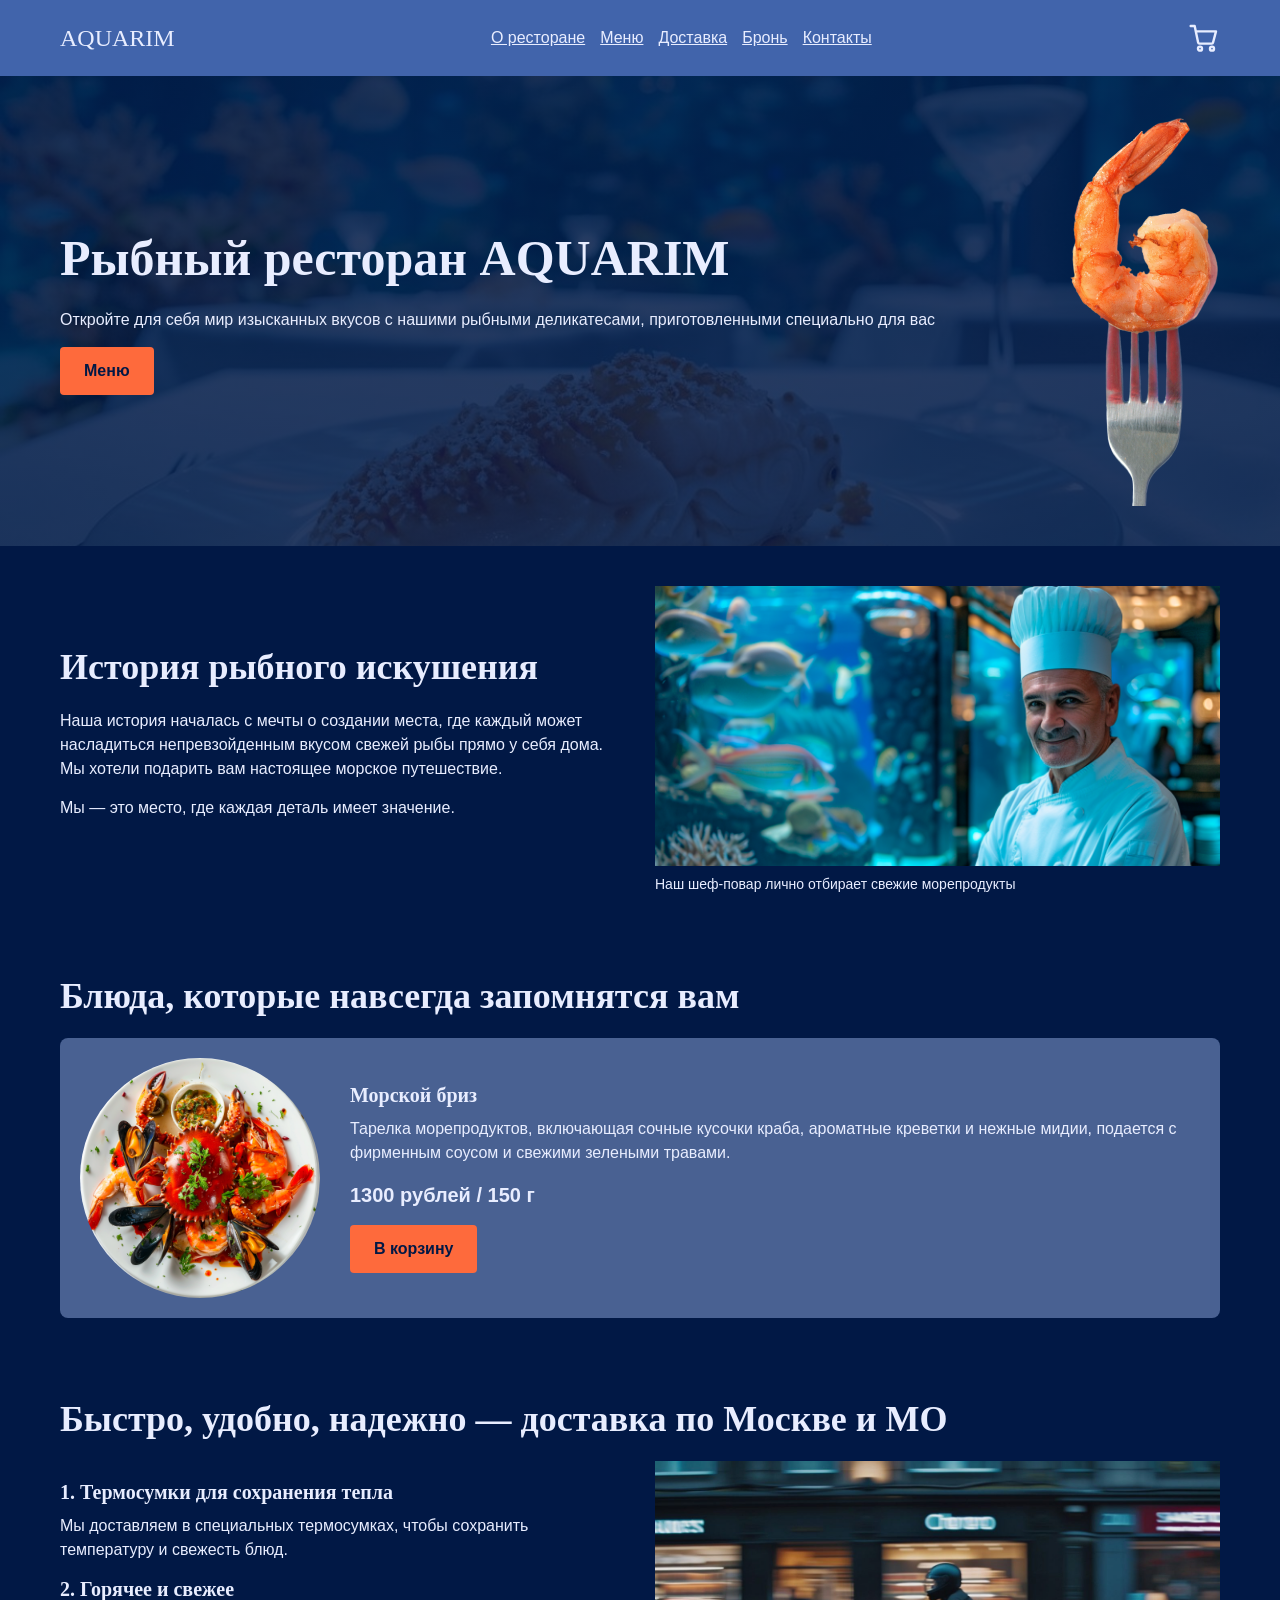
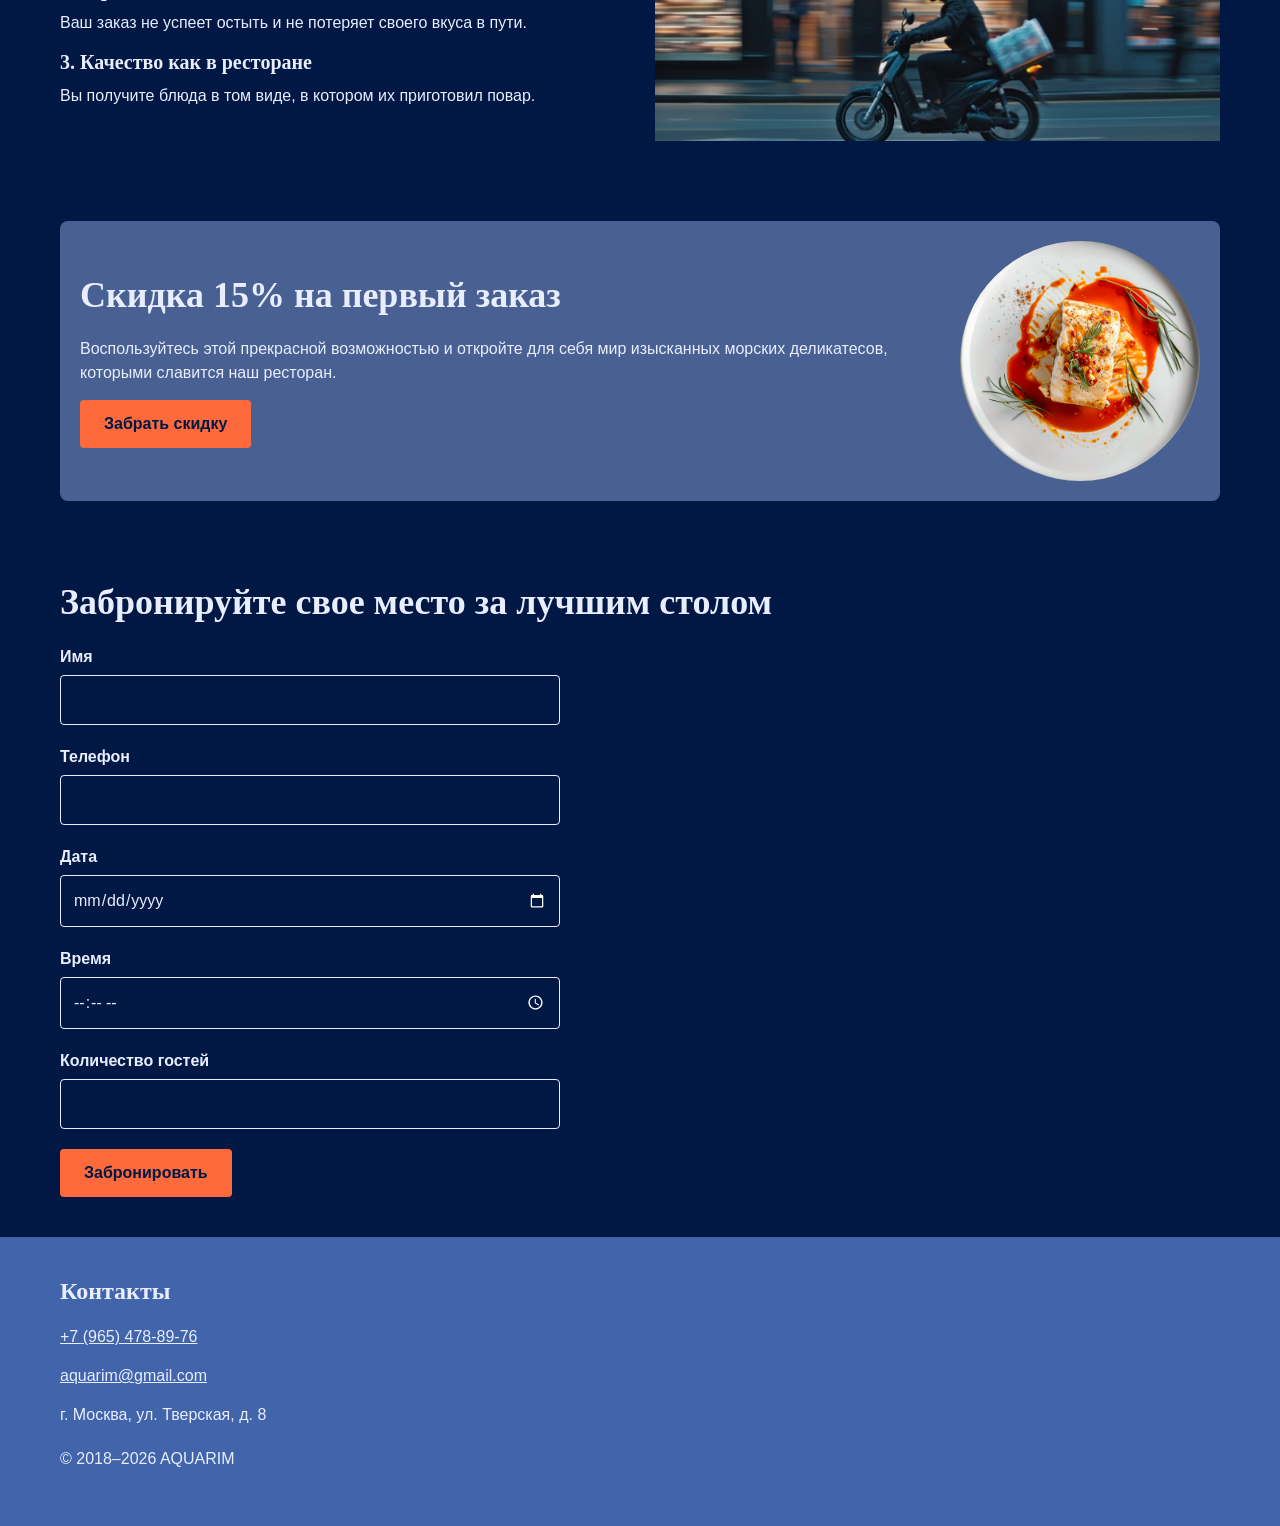
==== commit 4b859c4f: "Lab 10" ====
--- a/lab1/index.html
+++ b/lab1/index.html
@@ -7,60 +7,59 @@
     <link rel="stylesheet" href="css/style.css">
 </head>
 <body>
+    <a href="#main-content" class="skip-link">Перейти к основному содержимому</a>
+
     <header>
-        <div class="container">
+        <div class="container header__inner">
             <a href="#" class="logo">AQUARIM</a>
-            <nav>
+            <nav aria-label="Основная навигация">
                 <ul>
                     <li><a href="#about">О ресторане</a></li>
                     <li><a href="#menu">Меню</a></li>
                     <li><a href="#delivery">Доставка</a></li>
-                    <li><a href="#promos">Акции</a></li>
+                    <li><a href="#booking">Бронь</a></li>
                     <li><a href="#contacts">Контакты</a></li>
                 </ul>
             </nav>
+            <a href="#" class="cart-link">
+                <svg aria-hidden="true" focusable="false" width="32" height="32" viewBox="0 0 24 24" fill="none" stroke="currentColor" stroke-width="1.8" stroke-linecap="round" stroke-linejoin="round"><circle cx="9" cy="20" r="1.5"></circle><circle cx="18" cy="20" r="1.5"></circle><path d="M2 3h3l2.6 12.4a1 1 0 0 0 1 .8h9.2a1 1 0 0 0 1-.8L21 7H6"></path></svg>
+                <span class="sr-only">Корзина</span>
+            </a>
         </div>
     </header>
 
-    <main>
-        <!-- Главный экран -->
-        <section class="hero">
-            <div class="container">
-                <h1>Рыбный ресторан AQUARIM</h1>
-                <p>Откройте для себя мир изысканных вкусов с нашими рыбными деликатесами, приготовленными специально для вас</p>
-                <img src="img/shrimp.png" alt="Креветка на вилке" width="250" height="320" class="hero-img">
-                <button type="button">Меню</button>
-                <ul>
-                    <li>Свежая рыба из наших аквариумов — гарантированная свежесть</li>
-                    <li>Качественная доставка, где горячие блюда сохраняют свой вкус</li>
-                </ul>
+    <main id="main-content">
+        <section class="hero" aria-labelledby="hero-title">
+            <div class="container hero__inner">
+                <div>
+                    <h1 id="hero-title">Рыбный ресторан AQUARIM</h1>
+                    <p>Откройте для себя мир изысканных вкусов с нашими рыбными деликатесами, приготовленными специально для вас</p>
+                    <a href="#menu" class="btn">Меню</a>
+                </div>
+                <img src="img/shrimp.png" alt="" width="200" height="568" class="hero__img">
             </div>
         </section>
 
-        <!-- О ресторане -->
-        <section id="about">
-            <div class="container">
-                <h2>История рыбного искушения</h2>
-                <p>Наша история началась с мечты о создании места, где каждый может насладиться непревзойденным вкусом свежей рыбы прямо у себя дома. Мы поставили перед собой задачу предложить нечто большее, чем просто блюда из рыбы — мы хотели подарить вам настоящее морское путешествие.</p>
-                <p>Мы — это место, где каждая деталь имеет значение.</p>
-                <button type="button">Узнать больше</button>
-                <figure class="about-figure">
-                    <img src="img/chef.jpg" alt="Шеф-повар ресторана AQUARIM на фоне аквариума" width="500" height="320">
+        <section id="about" class="section" aria-labelledby="about-title">
+            <div class="container two-cols">
+                <div>
+                    <h2 id="about-title">История рыбного искушения</h2>
+                    <p>Наша история началась с мечты о создании места, где каждый может насладиться непревзойденным вкусом свежей рыбы прямо у себя дома. Мы хотели подарить вам настоящее морское путешествие.</p>
+                    <p>Мы — это место, где каждая деталь имеет значение.</p>
+                </div>
+                <figure>
+                    <img src="img/chef.jpg" alt="Шеф-повар в белом кителе и колпаке на фоне аквариума" width="1000" height="667" class="photo">
                     <figcaption>Наш шеф-повар лично отбирает свежие морепродукты</figcaption>
                 </figure>
             </div>
         </section>
 
-        <!-- Меню (Блюда) -->
-        <section id="menu">
+        <section id="menu" class="section" aria-labelledby="menu-title">
             <div class="container">
-                <h2>Блюда, которые навсегда запомнятся вам</h2>
-                <article class="dish-card">
-                    <figure class="dish-figure">
-                        <img src="img/breeze.jpg" alt="Тарелка морепродуктов Морской бриз" width="300" height="300">
-                        <figcaption>Подача блюда с фирменным соусом</figcaption>
-                    </figure>
-                    <div class="dish-info">
+                <h2 id="menu-title">Блюда, которые навсегда запомнятся вам</h2>
+                <article class="card two-cols">
+                    <img src="img/breeze.jpg" alt="Тарелка морепродуктов «Морской бриз»" width="800" height="800" class="round">
+                    <div>
                         <h3>Морской бриз</h3>
                         <p>Тарелка морепродуктов, включающая сочные кусочки краба, ароматные креветки и нежные мидии, подается с фирменным соусом и свежими зелеными травами.</p>
                         <p class="price">1300 рублей / 150 г</p>
@@ -70,54 +69,73 @@
             </div>
         </section>
 
-        <!-- Секция: Доставка -->
-        <section id="delivery" class="delivery-section">
+        <section id="delivery" class="section" aria-labelledby="delivery-title">
             <div class="container">
-                <h2>Быстро, удобно, надежно — доставка по Москве и МО</h2>
-                <div class="delivery-grid">
-                    <div class="delivery-features">
-                        <div class="feature-item">
-                            <span class="feature-num">01</span>
-                            <div>
-                                <h3>Термосумки для сохранения тепла</h3>
-                                <p>Мы доставляем в специальных термосумках, чтобы сохранить температуру и свежесть блюд.</p>
-                            </div>
-                        </div>
-                        <div class="feature-item">
-                            <span class="feature-num">02</span>
-                            <div>
-                                <h3>Горячее и свежее</h3>
-                                <p>Ваш заказ не успеет остыть и не потеряет своего вкуса в пути.</p>
-                            </div>
-                        </div>
-                        <div class="feature-item">
-                            <span class="feature-num">03</span>
-                            <div>
-                                <h3>Качество как в ресторане</h3>
-                                <p>Вы получите блюда в том виде, в котором их приготовил повар.</p>
-                            </div>
-                        </div>
+                <h2 id="delivery-title">Быстро, удобно, надежно — доставка по Москве и МО</h2>
+                <div class="two-cols">
+                    <div>
+                        <h3>1. Термосумки для сохранения тепла</h3>
+                        <p>Мы доставляем в специальных термосумках, чтобы сохранить температуру и свежесть блюд.</p>
+                        <h3>2. Горячее и свежее</h3>
+                        <p>Ваш заказ не успеет остыть и не потеряет своего вкуса в пути.</p>
+                        <h3>3. Качество как в ресторане</h3>
+                        <p>Вы получите блюда в том виде, в котором их приготовил повар.</p>
                     </div>
+                    <img src="img/delivery.jpg" alt="Курьер на мотоцикле с термосумкой едет по улице" width="1456" height="816" class="photo">
                 </div>
             </div>
         </section>
 
-        <!-- Акции -->
-        <section id="promos" class="promo-section">
+        <section id="promo" class="section" aria-labelledby="promo-title">
             <div class="container">
-                <article class="promo-card">
-                    <h2>Скидка 15% на первый заказ</h2>
-                    <p>Воспользуйтесь этой прекрасной возможностью и откройте для себя мир изысканных морских деликатесов, которыми славится наш ресторан</p>
-                    <button type="button">Забрать скидку</button>
-                    <img src="img/promo-dish.jpg" alt="Рыбное филе в соусе" width="300" height="300" class="promo-img">
+                <article class="card two-cols">
+                    <div>
+                        <h2 id="promo-title">Скидка 15% на первый заказ</h2>
+                        <p>Воспользуйтесь этой прекрасной возможностью и откройте для себя мир изысканных морских деликатесов, которыми славится наш ресторан.</p>
+                        <a href="#booking" class="btn">Забрать скидку</a>
+                    </div>
+                    <img src="img/promo-dish.jpg" alt="Запечённое рыбное филе с красным соусом" width="800" height="800" class="round">
                 </article>
+            </div>
+        </section>
+
+        <section id="booking" class="section" aria-labelledby="booking-title">
+            <div class="container">
+                <h2 id="booking-title">Забронируйте свое место за лучшим столом</h2>
+                <form action="#" method="post">
+                    <div class="field">
+                        <label for="guest-name">Имя</label>
+                        <input type="text" id="guest-name" name="name" autocomplete="name" required>
+                    </div>
+                    <div class="field">
+                        <label for="guest-phone">Телефон</label>
+                        <input type="tel" id="guest-phone" name="phone" autocomplete="tel" required>
+                    </div>
+                    <div class="field">
+                        <label for="booking-date">Дата</label>
+                        <input type="date" id="booking-date" name="date" required>
+                    </div>
+                    <div class="field">
+                        <label for="booking-time">Время</label>
+                        <input type="time" id="booking-time" name="time" required>
+                    </div>
+                    <div class="field">
+                        <label for="guests-count">Количество гостей</label>
+                        <input type="number" id="guests-count" name="guests" min="1" max="20" required>
+                    </div>
+                    <button type="submit">Забронировать</button>
+                </form>
             </div>
         </section>
     </main>
 
     <footer id="contacts">
         <div class="container">
-            <p>&copy; 2018-2026 Рыбный ресторан AQUARIM. Все права защищены.</p>
+            <h2>Контакты</h2>
+            <p><a href="tel:+79654788976">+7 (965) 478-89-76</a></p>
+            <p><a href="mailto:aquarim@gmail.com">aquarim@gmail.com</a></p>
+            <address>г. Москва, ул. Тверская, д. 8</address>
+            <p class="copy">&copy; 2018–2026 AQUARIM</p>
         </div>
     </footer>
 </body>
--- a/lab1/css/style.css
+++ b/lab1/css/style.css
@@ -1,365 +1,286 @@
 :root {
   font-size: 62.5%;
-  --bg-dark: #011845;
-  --bg-blue: #4164AB;
-  --text-color: #E8EDFF;
-  --accent-color: #FE6A3C;
-  --light-blue: #496192;
-  --white-50: rgba(232, 237, 255, 0.50);
-}
-
-*,
-*::before,
-*::after {
+  --bg: #011845;
+  --blue: #4164AB;
+  --card: #496192;
+  --text: #E8EDFF;
+  --accent: #FE6A3C;
+  --focus: #00E5FF;
+}
+
+* {
   box-sizing: border-box;
   margin: 0;
   padding: 0;
 }
 
 body {
-  font-family: "Open Sans", sans-serif, Arial;
+  font-family: Arial, sans-serif;
   font-size: 1.6rem;
-  line-height: 1.4;
-  background-color: var(--bg-dark);
-  color: var(--text-color);
-  overflow-x: hidden;
+  line-height: 1.5;
+  background-color: var(--bg);
+  color: var(--text);
+}
+
+ul {
+  list-style: none;
+}
+
+a {
+  color: var(--text);
+}
+
+img {
+  display: block;
+  max-width: 100%;
+  height: auto;
+}
+
+address {
+  font-style: normal;
+  margin-bottom: 1.5rem;
 }
 
 .container {
-  max-width: 1200px;
+  max-width: 120rem;
   margin: 0 auto;
   padding: 0 2rem;
 }
 
-ul, ol {
-  list-style: none;
-}
-
-a {
-  color: var(--text-color);
-  text-decoration: none;
-}
-
-a:hover {
-  color: var(--accent-color);
-}
-
-img {
-  max-width: 100%;
-  height: auto;
-  display: block;
-}
-
-button, 
-input[type="submit"] {
-  font-family: inherit;
-  cursor: pointer;
-  border: none;
-  border-radius: 8px;
-  background-color: var(--accent-color);
-  color: #fff;
-  padding: 1.2rem 2.4rem;
-  font-size: 1.6rem;
-  font-weight: 600;
-  transition: opacity 0.2s ease;
-}
-
-button:hover {
-  opacity: 0.9;
-}
-
+/* Доступность: скрытый текст для скринридера */
 .sr-only {
   position: absolute;
   width: 1px;
   height: 1px;
+  padding: 0;
   margin: -1px;
-  border: 0;
-  padding: 0;
+  overflow: hidden;
+  clip: rect(0, 0, 0, 0);
   white-space: nowrap;
-  clip-path: inset(100%);
-  clip: rect(0 0 0 0);
-  overflow: hidden;
-}
-
+  border-width: 0;
+}
+
+/* Доступность: skip-link */
+.skip-link {
+  position: absolute;
+  top: -6rem;
+  left: 1rem;
+  background-color: var(--accent);
+  color: var(--bg);
+  padding: 1rem 1.5rem;
+  font-weight: bold;
+}
+
+.skip-link:focus {
+  top: 1rem;
+}
+
+/* Доступность: заметный фокус */
+a:focus-visible,
+button:focus-visible,
+input:focus-visible {
+  outline: 3px solid var(--focus);
+  outline-offset: 2px;
+}
+
+/* Кнопки: тёмный текст на оранжевом, чтобы контраст был достаточным */
+button,
+.btn {
+  display: inline-block;
+  font: inherit;
+  font-weight: bold;
+  border: none;
+  border-radius: 4px;
+  background-color: var(--accent);
+  color: var(--bg);
+  padding: 1.2rem 2.4rem;
+  text-decoration: none;
+  cursor: pointer;
+}
+
+/* Типографика */
+h1, h2, h3 {
+  font-family: Georgia, serif;
+  line-height: 1.2;
+}
+
+h1 {
+  font-size: 3.6rem;
+  margin-bottom: 2rem;
+}
+
+h2 {
+  font-size: 2.8rem;
+  margin-bottom: 2rem;
+}
+
+h3 {
+  font-size: 2rem;
+  margin-bottom: 1rem;
+}
+
+p {
+  margin-bottom: 1.5rem;
+}
+
+.section {
+  padding: 4rem 0;
+}
+
+/* Шапка */
 header {
-  background-color: var(--bg-blue);
+  background-color: var(--blue);
   padding: 2rem 0;
 }
 
-header .container {
-  display: flex;
-  flex-direction: column;
+.header__inner {
+  display: flex;
+  flex-wrap: wrap;
+  align-items: center;
+  justify-content: space-between;
   gap: 1.5rem;
-  align-items: center;
+}
+
+.logo {
+  font-family: Georgia, serif;
+  font-size: 2.4rem;
+  text-decoration: none;
 }
 
 header nav ul {
   display: flex;
   flex-wrap: wrap;
-  justify-content: center;
   gap: 1.5rem;
 }
 
-main {
-  padding: 2rem 0;
-}
-
-section {
-  margin-bottom: 4rem;
-}
-
+.cart-link {
+  display: inline-flex;
+}
+
+/* Главный экран: фоновая картинка + обязательно цвет фона */
 .hero {
-  background-color: var(--bg-dark);
-  background-image: linear-gradient(rgba(1, 24, 69, 0.85), rgba(1, 24, 69, 0.85)), url("../img/chef.jpg");
+  background-color: var(--bg);
+  background-image: linear-gradient(rgba(1, 24, 69, 0.85), rgba(1, 24, 69, 0.85)), url("../img/booking.jpg");
   background-size: cover;
   background-position: center;
-  padding: 4rem 2rem;
-  border-radius: 12px;
-}
-
-.hero .container {
+  padding: 4rem 0;
+}
+
+.hero__inner {
   display: flex;
   flex-direction: column;
-  align-items: flex-start;
-  gap: 2rem;
-}
-
-.hero-img {
-  width: 200px;
-  height: 250px;
-  object-fit: contain;
-  margin: 1rem auto;
-}
-
-h1, h2, h3 {
-  font-weight: 600;
-  line-height: 1.2;
-}
-
-h1 {
-  font-size: 3rem;
-}
-
-h2 {
-  font-size: 2.4rem;
-}
-
-p {
-  line-height: 1.5;
-}
-
-#about .container {
+  align-items: center;
+  gap: 3rem;
+}
+
+.hero__img {
+  width: 15rem;
+  height: auto;
+}
+
+/* Блоки с текстом и картинкой */
+.two-cols {
   display: flex;
   flex-direction: column;
-  gap: 2rem;
-}
-
-.about-figure {
+  gap: 3rem;
+}
+
+.photo {
   width: 100%;
-}
-
-.about-figure img {
-  width: 100%;
-  height: 250px;
+  height: 28rem;
   object-fit: cover;
-  object-position: center;
-  border-radius: 12px;
-  border: 1px solid var(--white-50);
+  object-position: center top;
 }
 
 figcaption {
   font-size: 1.4rem;
-  color: var(--white-50);
   margin-top: 0.8rem;
 }
 
-/* Карточки блюд */
-.dish-card {
+.card {
+  background-color: var(--card);
+  border-radius: 8px;
+  padding: 2rem;
+  align-items: center;
+}
+
+.round {
+  width: 24rem;
+  height: 24rem;
+  object-fit: cover;
+  border-radius: 50%;
+}
+
+.price {
+  font-size: 2rem;
+  font-weight: bold;
+}
+
+/* Форма */
+form {
+  max-width: 50rem;
+}
+
+.field {
   display: flex;
   flex-direction: column;
-  align-items: center;
-  text-align: center;
-  gap: 2rem;
-  background-color: var(--light-blue);
-  border: 1px solid var(--white-50);
-  border-radius: 12px;
-  padding: 2rem;
-}
-
-.dish-figure {
-  display: flex;
-  flex-direction: column;
-  align-items: center;
-  text-align: center;
-}
-
-.dish-figure img,
-.promo-img {
-  width: 220px;
-  height: 220px;
-  object-fit: cover;
-  object-position: center;
-  border-radius: 50%;
-}
-
-.dish-info {
-  display: flex;
-  flex-direction: column;
-  align-items: center;
-  gap: 1.5rem;
-}
-
-.price {
-  font-weight: 600;
-  font-size: 2rem;
-}
-
-/* Секция доставки */
-.delivery-grid {
+  gap: 0.6rem;
+  margin-bottom: 2rem;
+}
+
+label {
+  font-weight: bold;
+}
+
+input {
+  font: inherit;
+  color: var(--text);
+  background-color: transparent;
+  border: 1px solid var(--text);
+  border-radius: 4px;
+  padding: 1.2rem;
+  color-scheme: dark;
+}
+
+/* Подвал */
+footer {
+  background-color: var(--blue);
+  padding: 4rem 0;
+}
+
+footer h2 {
+  font-size: 2.4rem;
+}
+
+.copy {
   margin-top: 2rem;
 }
 
-.delivery-features {
-  display: flex;
-  flex-direction: column;
-  gap: 2rem;
-}
-
-.feature-item {
-  display: flex;
-  align-items: flex-start;
-  gap: 2rem;
-  background-color: var(--light-blue);
-  border: 1px solid var(--white-50);
-  border-radius: 12px;
-  padding: 2rem;
-}
-
-.feature-num {
-  font-size: 2.8rem;
-  font-weight: 700;
-  color: var(--accent-color);
-  line-height: 1;
-}
-
-.promo-card {
-  display: flex;
-  flex-direction: column;
-  align-items: flex-start;
-  gap: 2rem;
-  background-color: var(--light-blue);
-  border: 1px solid var(--white-50);
-  border-radius: 12px;
-  padding: 2rem;
-}
-
-footer {
-  background-color: var(--bg-blue);
-  padding: 3rem 0;
-  text-align: center;
-}
-
-footer .container {
-  display: flex;
-  justify-content: center;
-  align-items: center;
-}
-
-
-/* ==========================================
-   МЕДИА-ЗАПРОСЫ (ТОЧКИ ПЕРЕХОДА)
-   ========================================== */
-
-/* Планшеты (от 768px) */
-@media (min-width: 768px) {
-  header .container {
+/* Планшеты и десктопы (от 768px) */
+@media (min-width: 48em) {
+  .hero__inner {
     flex-direction: row;
     justify-content: space-between;
   }
 
-  header nav ul {
-    gap: 2rem;
-  }
-
-  main {
-    padding: 4rem 0;
-  }
-
-  h1 {
-    font-size: 3.6rem;
-  }
-
-  h2 {
-    font-size: 2.8rem;
-  }
-
-  .hero-img {
-    width: 250px;
-    height: 320px;
-  }
-
-  .about-figure img {
-    height: 320px;
-  }
-
-  .delivery-features {
-    display: grid;
-    grid-template-columns: repeat(3, 1fr);
-    gap: 2rem;
-  }
-  
-  .feature-item {
-    flex-direction: column;
-    align-items: flex-start;
-  }
-}
-
-/* Десктопы (от 1024px и выше) */
-@media (min-width: 1024px) {
-  header nav ul {
-    gap: 3rem;
-  }
-
-  .hero {
-    padding: 6rem 0;
-  }
-
-  h1 {
-    font-size: 4rem;
-  }
-
-  h2 {
-    font-size: 3rem;
-  }
-
-  .dish-card {
+  .two-cols {
     flex-direction: row;
     align-items: center;
-    text-align: left;
-    gap: 4rem;
-    padding: 3rem;
-  }
-
-  .dish-figure {
-    display: flex;
-    flex-direction: column;
-    align-items: center;
-    text-align: center;
-    flex-shrink: 0;
-  }
-
-  .dish-figure img,
-  .promo-img {
-    width: 300px;
-    height: 300px;
-  }
-
-  .dish-info {
-    align-items: flex-start;
-  }
-
-  .promo-card {
-    max-width: 600px;
-    padding: 3rem;
+  }
+
+  .two-cols > * {
+    flex: 1;
+  }
+
+  .round {
+    flex: none;
+  }
+
+  h1 {
+    font-size: 5rem;
+  }
+
+  h2 {
+    font-size: 3.6rem;
   }
 }
